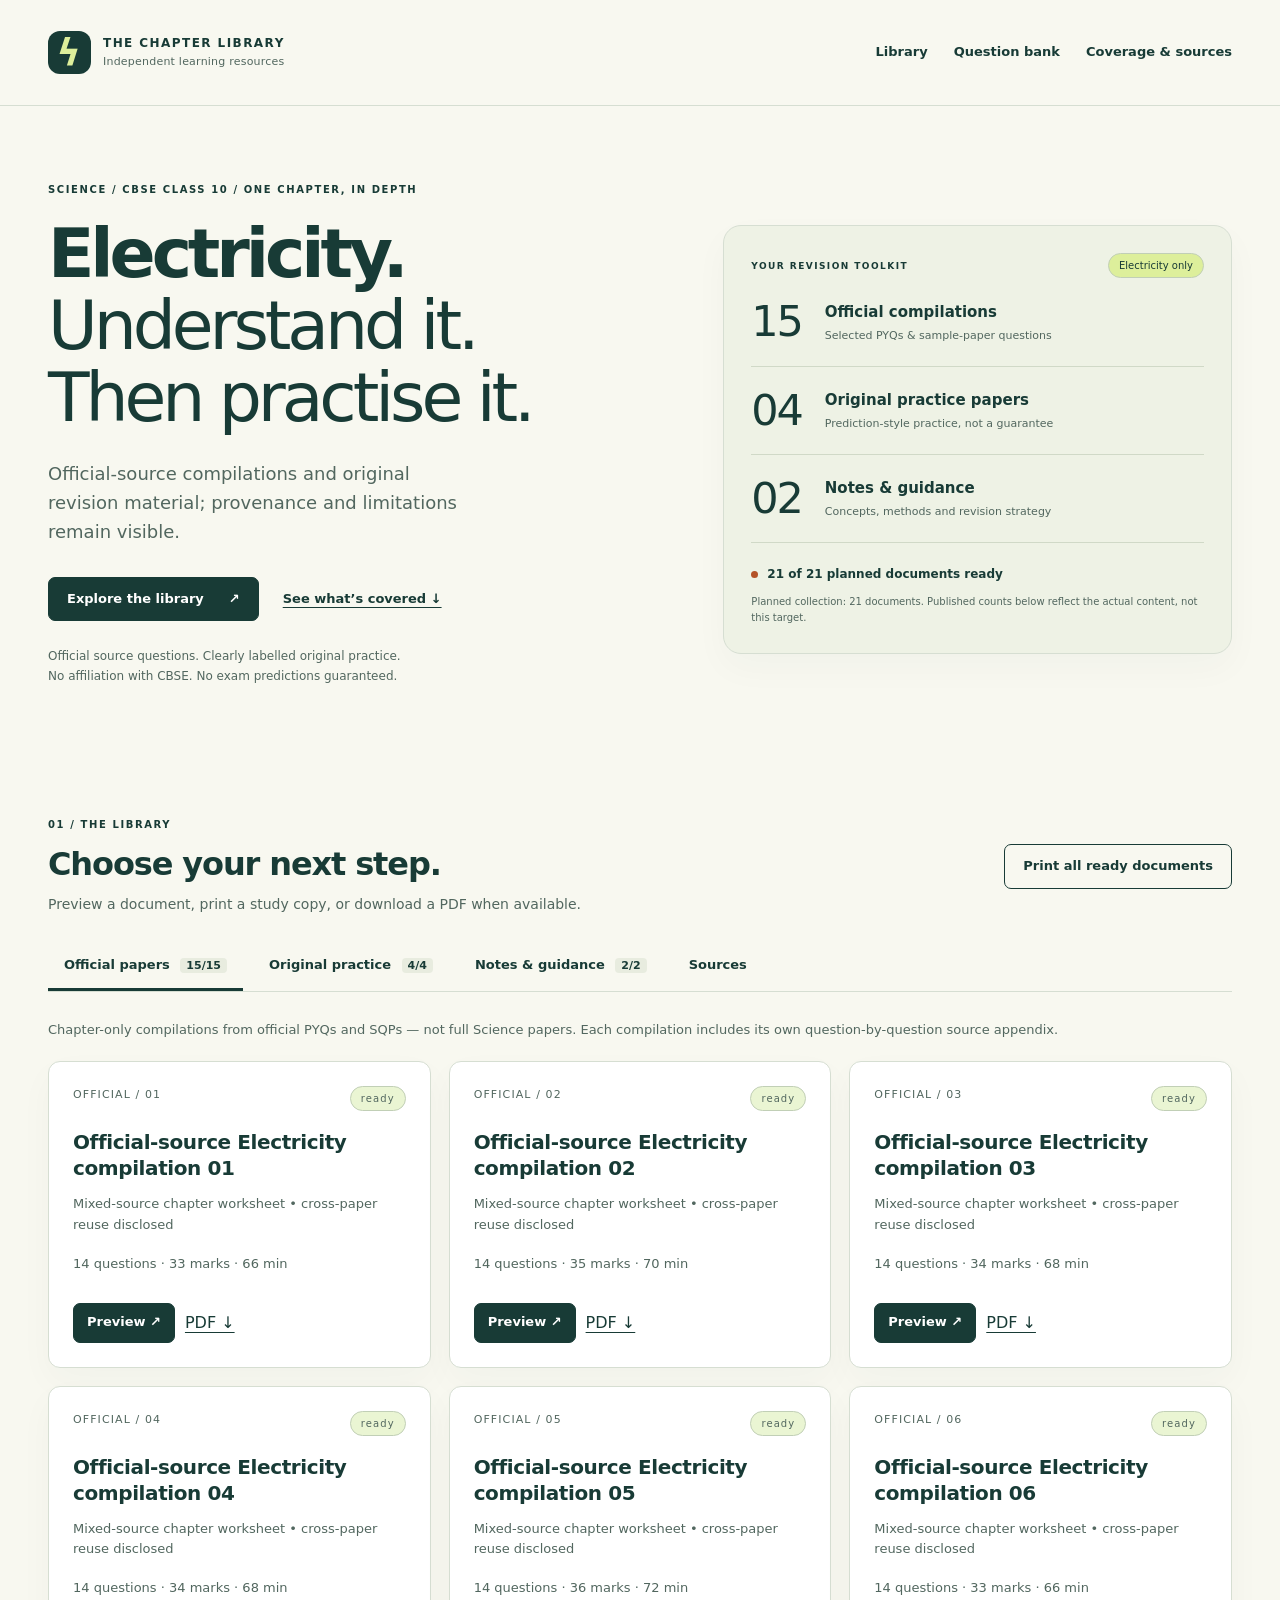
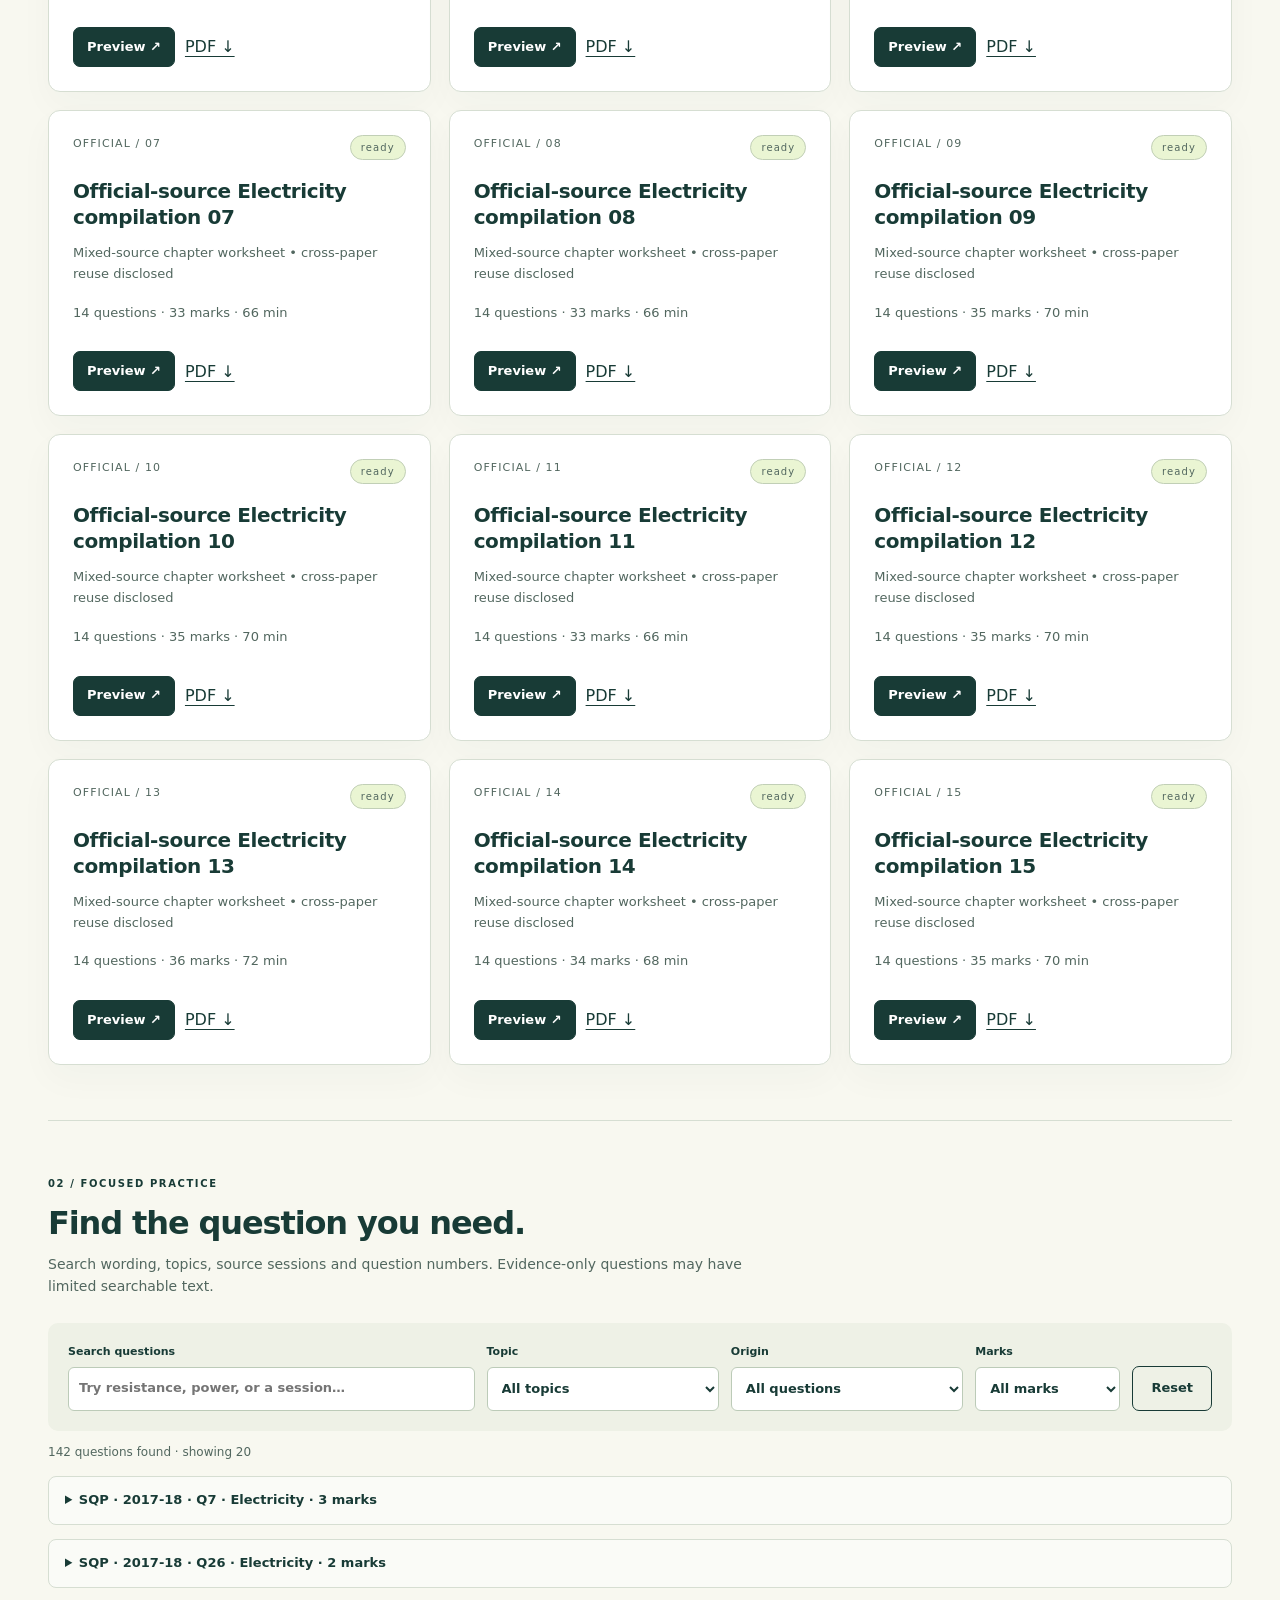
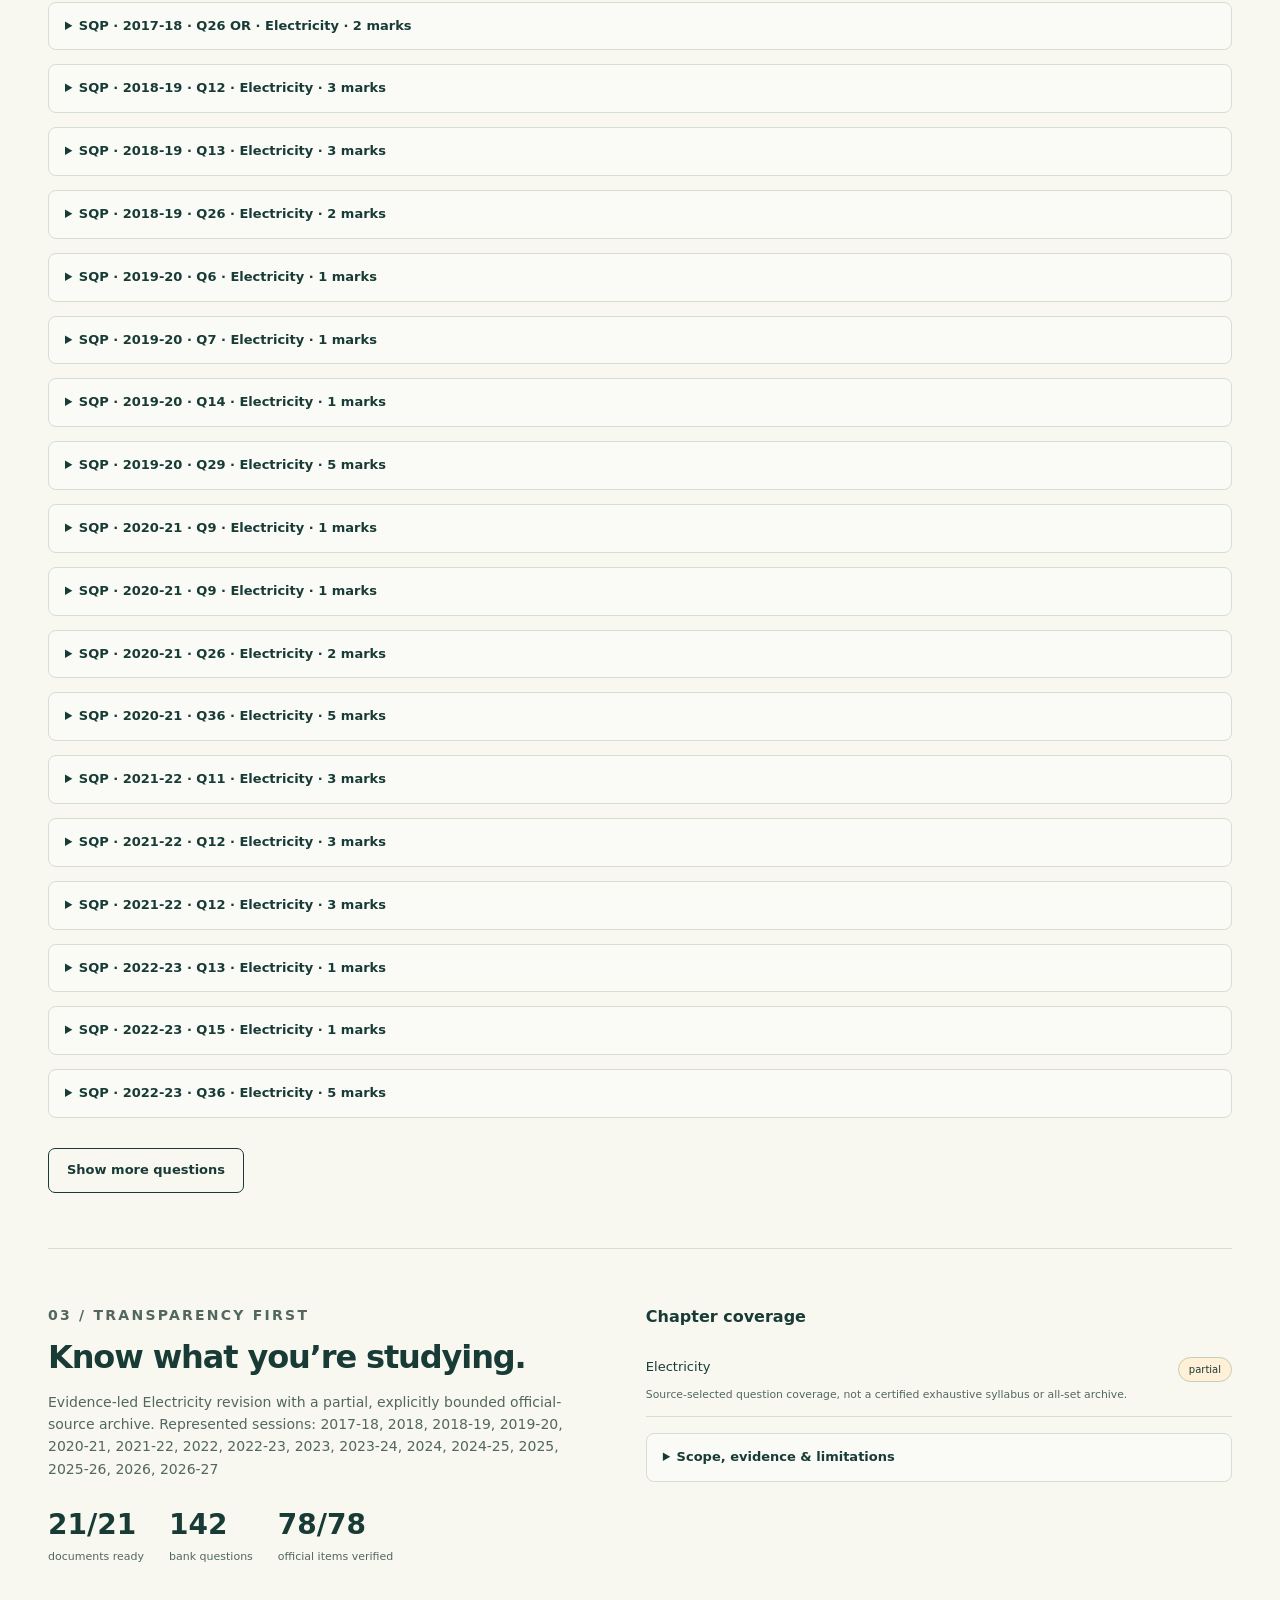
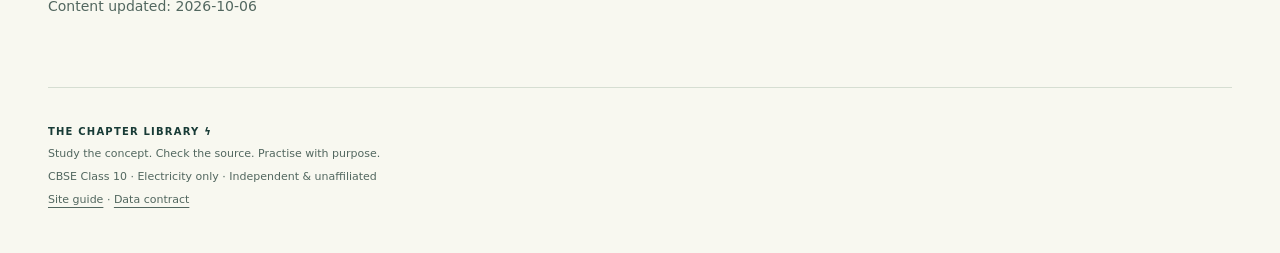
==== site/index.html @ 9344cc69 "Publish verified Electricity library: 21 PDFs, source evidence and practice" ====
<!doctype html>
<html lang="en">
<head>
  <meta charset="utf-8">
  <meta name="viewport" content="width=device-width,initial-scale=1">
  <meta name="description" content="Independent, evidence-led CBSE Class 10 Electricity revision: official question compilations, original practice and detailed notes.">
  <meta name="theme-color" content="#153d37">
  <title>Electricity · Class 10 study library</title>
  <link rel="icon" href="favicon.svg" type="image/svg+xml">
  <link rel="stylesheet" href="styles.css">
  <script type="module" src="app.js"></script>
</head>
<body>
<a class="skip" href="#main">Skip to content</a>
<header class="site-header"><a class="brand" href="#library"><span class="brand-icon" aria-hidden="true">ϟ</span><span>THE CHAPTER LIBRARY<small>Independent learning resources</small></span></a><nav aria-label="Main"><a href="#library">Library</a><a href="#bank">Question bank</a><a href="#coverage">Coverage & sources</a></nav></header>
<main id="main">
<section class="hero" aria-labelledby="hero-title"><div><p class="eyebrow">SCIENCE / CBSE CLASS 10 / ONE CHAPTER, IN DEPTH</p><h1 id="hero-title">Electricity.<br><span>Understand it.<br>Then practise it.</span></h1><p class="hero-intro" id="intro">Evidence-led revision, one chapter at a time.</p><div class="hero-actions"><a class="button primary" href="#library">Explore the library <span aria-hidden="true">↗</span></a><a class="text-link" href="#coverage">See what’s covered ↓</a></div><p class="hero-foot">Official source questions. Clearly labelled original practice.<br>No affiliation with CBSE. No exam predictions guaranteed.</p></div><aside class="study-map" aria-label="Planned study collection"><div class="map-top"><span class="eyebrow">YOUR REVISION TOOLKIT</span><span class="pill">Electricity only</span></div><div class="target-row"><strong>15</strong><div>Official compilations<small>Selected PYQs & sample-paper questions</small></div></div><div class="target-row"><strong>04</strong><div>Original practice papers<small>Prediction-style practice, not a guarantee</small></div></div><div class="target-row"><strong>02</strong><div>Notes & guidance<small>Concepts, methods and revision strategy</small></div></div><div class="map-bottom"><span class="status-dot" aria-hidden="true"></span><span id="inventory-summary">Loading publication status…</span></div><p class="small">Planned collection: 21 documents. Published counts below reflect the actual content, not this target.</p></aside></section>
<div id="load-status" role="status" class="notice">Loading the study library…</div>
<section id="library" class="section" aria-labelledby="library-title"><div class="section-heading"><div><p class="eyebrow">01 / THE LIBRARY</p><h2 id="library-title">Choose your next step.</h2><p>Preview a document, print a study copy, or download a PDF when available.</p></div><button id="print-all" class="button secondary" disabled>Print all ready documents</button></div><div class="tabs" role="tablist" aria-label="Library categories"><button role="tab" id="tab-official" aria-selected="true" aria-controls="library-panel" data-kind="official">Official papers <span id="count-official">0</span></button><button role="tab" id="tab-practice" aria-selected="false" aria-controls="library-panel" tabindex="-1" data-kind="practice">Original practice <span id="count-practice">0</span></button><button role="tab" id="tab-notes" aria-selected="false" aria-controls="library-panel" tabindex="-1" data-kind="notes">Notes & guidance <span id="count-notes">0</span></button><button role="tab" id="tab-sources" aria-selected="false" aria-controls="library-panel" tabindex="-1" data-kind="sources">Sources</button></div><div role="tabpanel" id="library-panel" aria-labelledby="tab-official" tabindex="0"></div></section>
<section id="reader" class="section reader" aria-labelledby="reader-title" hidden><div class="section-heading"><div><p class="eyebrow">DOCUMENT PREVIEW</p><h2 id="reader-title" tabindex="-1">Document</h2></div><button id="close-reader" class="button secondary">Close preview</button></div><div id="reader-actions" class="reader-actions"></div><div id="reader-body"></div></section>
<section id="bank" class="section bank" aria-labelledby="bank-title"><div class="section-heading"><div><p class="eyebrow">02 / FOCUSED PRACTICE</p><h2 id="bank-title">Find the question you need.</h2><p>Search wording, topics, source sessions and question numbers. Evidence-only questions may have limited searchable text.</p></div></div><form class="filters" id="search-form" role="search"><label class="search-field">Search questions<input id="search" type="search" placeholder="Try resistance, power, or a session…" autocomplete="off"></label><label>Topic<select id="topic"><option value="">All topics</option></select></label><label>Origin<select id="origin"><option value="">All questions</option><option value="official">Official PYQ / SQP</option><option value="original">Original practice</option></select></label><label>Marks<select id="marks"><option value="">All marks</option></select></label><button class="button secondary" type="reset">Reset</button></form><p id="results-status" role="status" aria-live="polite" class="small"></p><div id="question-results"></div><button id="more-results" class="button secondary" hidden>Show more questions</button></section>
<section id="coverage" class="section coverage" aria-labelledby="coverage-title"><div><p class="eyebrow">03 / TRANSPARENCY FIRST</p><h2 id="coverage-title">Know what you’re studying.</h2><p id="coverage-summary"></p><div id="coverage-counts" class="coverage-counts"></div><p id="updated" class="small"></p></div><div><h3>Chapter coverage</h3><ul id="topic-coverage" class="coverage-list"></ul><details><summary>Scope, evidence & limitations</summary><ul id="limitations"></ul><p>This is an independent study resource, not an official CBSE publication or a complete archive. Official compilations select Electricity questions from source papers; they are not full Science papers. Original practice is not an assurance of future exam questions.</p><p>Source images preserve original diagrams and mathematical typography. Any transcription is supplementary. Verification labels describe editorial checks, not CBSE endorsement.</p></details></div></section>
</main>
<footer><span class="brand-word">THE CHAPTER LIBRARY <span aria-hidden="true">ϟ</span></span><p>Study the concept. Check the source. Practise with purpose.</p><p>CBSE Class 10 · Electricity only · Independent & unaffiliated</p><a href="README.md">Site guide</a> · <a href="CONTRACT.md">Data contract</a></footer>
<div id="print-output" aria-hidden="true"></div>
<noscript><div class="notice">JavaScript is required to load the document library and search. Read the <a href="data/content.json">content data</a> or enable JavaScript. No external runtime services are used.</div></noscript>
</body></html>
---- site/styles.css ----
:root{--ink:#183b36;--muted:#52675f;--paper:#f8f8f0;--white:#fff;--line:#d6ded2;--lime:#ddef9b;--orange:#b45228;--shadow:0 14px 35px #183b3608;font-family:Inter,ui-sans-serif,system-ui,-apple-system,BlinkMacSystemFont,"Segoe UI",sans-serif;color:var(--ink);background:var(--paper);line-height:1.6;font-synthesis:none}*{box-sizing:border-box}html{scroll-behavior:smooth;scroll-padding-top:28px}body{margin:0}button,input,select{font:inherit}button,a,input,select,summary{-webkit-tap-highlight-color:transparent}a{color:inherit;text-underline-offset:4px}button{cursor:pointer}button:disabled{cursor:not-allowed;opacity:.55}button:focus-visible,a:focus-visible,input:focus-visible,select:focus-visible,summary:focus-visible,[tabindex]:focus-visible{outline:3px solid #b45228;outline-offset:4px}button{color:var(--ink)}[hidden]{display:none!important}.site-header,main,footer{max-width:1280px;margin:auto;padding-inline:48px}.site-header{height:106px;display:flex;align-items:center;justify-content:space-between;border-bottom:1px solid var(--line);gap:30px}.brand{display:flex;align-items:center;gap:12px;text-decoration:none;font-size:12px;font-weight:800;letter-spacing:.12em}.brand-icon{background:var(--ink);color:var(--lime);border-radius:12px;width:43px;height:43px;text-align:center;font-size:37px;line-height:43px}.brand small{display:block;font-weight:400;font-size:11px;letter-spacing:.02em;color:var(--muted)}nav{display:flex;gap:26px;font-size:13px;font-weight:600}nav a{text-decoration:none}nav a:hover{text-decoration:underline}.hero{display:grid;grid-template-columns:1.2fr 1fr;gap:65px;padding:76px 0 64px;align-items:center}.eyebrow{font-size:10px;letter-spacing:.16em;font-weight:800;margin:0 0 20px}.hero h1{font-size:clamp(42px,5.4vw,68px);line-height:1.06;letter-spacing:-.06em;margin:0 0 26px;font-weight:780}.hero h1 span{font-weight:420}.hero-intro{font-size:18px;max-width:430px;color:var(--muted)}.hero-actions{display:flex;align-items:center;gap:24px;flex-wrap:wrap;margin:30px 0 26px}.button{border:1px solid var(--ink);border-radius:7px;min-height:44px;display:inline-flex;gap:25px;align-items:center;justify-content:center;padding:11px 18px;font-size:13px;text-decoration:none;font-weight:650;transition:background .15s,transform .15s}.button:hover:not(:disabled){transform:translateY(-1px)}.primary{background:var(--ink);color:white}.primary:hover{background:#28574c}.secondary{background:transparent}.secondary:hover{background:#e9efde}.text-link{font-size:13px;font-weight:600}.hero-foot,.small{font-size:12px;color:var(--muted)}.study-map{border:1px solid var(--line);border-radius:18px;background:#eef2e5;padding:27px;box-shadow:var(--shadow)}.map-top{display:flex;gap:10px;align-items:center;justify-content:space-between}.map-top .eyebrow{margin:0;font-size:9px}.pill,.badge{font-size:10px;border-radius:30px;padding:4px 10px;border:1px solid #c1cfb6;display:inline-block;line-height:1.5}.pill{background:var(--lime);white-space:nowrap}.target-row{display:flex;gap:23px;border-bottom:1px solid #d0d9c7;padding:20px 0;align-items:center}.target-row strong{font-size:43px;line-height:1.1;font-weight:450;letter-spacing:-.05em}.target-row div{font-weight:650;font-size:15px}.target-row small{display:block;color:var(--muted);font-size:11px;font-weight:400;margin-top:3px}.map-bottom{display:flex;align-items:center;gap:9px;font-size:12px;font-weight:650;margin-top:22px}.status-dot{width:7px;height:7px;border-radius:50%;background:var(--orange)}.study-map>.small{font-size:10px;margin-bottom:0}.notice{background:#f0efdc;border:1px solid #d7d6b5;border-radius:8px;padding:14px 18px;font-size:13px}.notice.error{color:#842d23;background:#fff0e9}.section{padding:55px 0;border-bottom:1px solid var(--line)}.section-heading{display:flex;align-items:center;justify-content:space-between;gap:24px;margin-bottom:26px}.section .eyebrow{margin-bottom:12px}.section h2{font-size:32px;letter-spacing:-.035em;font-weight:600;margin:0 0 10px;line-height:1.2}.section-heading p:not(.eyebrow){color:var(--muted);font-size:14px;margin:0;max-width:720px}.tabs{display:flex;gap:10px;border-bottom:1px solid var(--line);margin-bottom:28px;overflow-x:auto}.tabs button{border:0;background:none;white-space:nowrap;font-size:13px;font-weight:650;padding:13px 16px;border-bottom:3px solid transparent}.tabs button[aria-selected=true]{border-bottom-color:var(--ink)}.tabs span{margin-left:6px;padding:1px 6px;border-radius:4px;background:#e8ecdf;font-size:11px}.cards{display:grid;grid-template-columns:repeat(3,1fr);gap:18px}.card{background:white;border:1px solid var(--line);border-radius:12px;padding:24px;display:flex;flex-direction:column;box-shadow:var(--shadow);min-width:0}.card .card-number{font-size:11px;letter-spacing:.1em;color:var(--muted);margin-bottom:18px;display:flex;justify-content:space-between;gap:10px}.card h3{font-size:20px;line-height:1.3;margin:0 0 8px;letter-spacing:-.02em}.card p{font-size:13px;color:var(--muted);margin-top:5px}.card .card-actions{margin-top:auto;padding-top:15px;display:flex;flex-wrap:wrap;align-items:center;gap:10px}.card .button{padding:8px 13px;min-height:40px}.badge.ready,.badge.covered{background:#eaf5d3}.badge.draft,.badge.partial{background:#fff0d7}.empty{border:1px dashed #b8c8b5;background:#f0f3e8;border-radius:12px;padding:40px;max-width:100%;text-align:center}.empty .empty-symbol{font-size:28px;color:#738364}.empty h3{font-size:19px;margin:10px 0}.empty p{max-width:610px;margin:0 auto 10px;color:var(--muted);font-size:14px}.reader{border:1px solid #b7c9b0;padding:30px;margin-top:36px;border-radius:12px;background:#fff}.reader-actions{display:flex;gap:16px;align-items:center;flex-wrap:wrap;margin:0 0 25px}.reader-actions label{font-size:13px}.doc-header{padding-bottom:24px;border-bottom:1px solid var(--line);margin-bottom:24px}.doc-header h2{margin-top:12px}.doc-label{font-size:12px;font-weight:700;text-transform:uppercase;letter-spacing:.08em}.doc-section{margin:26px 0}.doc-section h3{font-size:21px;margin-bottom:12px}.prose{white-space:pre-wrap;overflow-wrap:anywhere}.question{padding:24px 0;border-bottom:1px solid var(--line)}.question-top{display:flex;gap:10px;align-items:center;flex-wrap:wrap;font-size:12px;color:var(--muted);margin-bottom:12px}.question h3{margin:0;font-size:16px;color:var(--ink)}.question p{margin:10px 0}.evidence{margin:20px 0}.evidence img{display:block;max-width:100%;height:auto;border:1px solid #ddd;border-radius:4px;background:white}.evidence figcaption{font-size:11px;color:var(--muted);margin-top:6px;overflow-wrap:anywhere}.missing-image{border:1px dashed #b45228;padding:15px;color:#842d23;font-size:13px}details{border:1px solid var(--line);border-radius:8px;margin:14px 0;background:#fafbf7;padding:0 16px}summary{cursor:pointer;padding:13px 0;font-size:13px;font-weight:650}details[open]{padding-bottom:15px}details>p,details>ul{font-size:13px}details .question{border:0;padding:0}.source-entry{padding:18px 0;border-bottom:1px solid var(--line);font-size:13px;overflow-wrap:anywhere}.source-entry h4{font-size:14px;margin:0 0 8px}.source-grid{display:grid;grid-template-columns:repeat(3,minmax(0,1fr));gap:12px;margin:12px 0}.source-grid dt{font-size:10px;text-transform:uppercase;letter-spacing:.06em;color:var(--muted)}.source-grid dd{margin:0;font-size:12px}.source-links{display:flex;flex-wrap:wrap;gap:8px 20px}.warning{background:#fff2db;border-left:3px solid #b76c23;padding:10px 12px;font-size:12px}.filters{display:grid;grid-template-columns:2.1fr 1.2fr 1.2fr .75fr auto;align-items:end;gap:12px;padding:20px;background:#eef1e6;border-radius:10px}.filters label{font-size:11px;font-weight:700;min-width:0}.filters input,.filters select{display:block;width:100%;border:1px solid #bccbb8;background:white;border-radius:6px;padding:10px;font-size:13px;min-height:44px;margin-top:6px;color:var(--ink)}.coverage{display:grid;grid-template-columns:1fr 1.1fr;gap:65px}.coverage p{font-size:14px;color:var(--muted)}.coverage h3{font-size:16px;margin-top:0}.coverage-list{padding:0;list-style:none}.coverage-list li{padding:12px 0;border-bottom:1px solid var(--line);font-size:13px}.coverage-list .topic-line{display:flex;justify-content:space-between;gap:15px}.coverage-list small{display:block;color:var(--muted);margin-top:4px}.coverage-counts{display:flex;gap:25px;margin:28px 0}.coverage-counts strong{display:block;font-size:28px;line-height:1.2}.coverage-counts span{font-size:11px;color:var(--muted)}footer{padding-block:35px 45px;font-size:11px;color:var(--muted)}footer p{margin:5px 0}.brand-word{font-size:10px;font-weight:800;letter-spacing:.12em;color:var(--ink)}.skip{position:absolute;left:15px;top:-80px;background:white;padding:12px;z-index:10}.skip:focus{top:10px}#print-output{display:none}#more-results{margin-top:16px}.source-appendix{margin-top:34px}.category-note{font-size:13px;color:var(--muted);margin-bottom:20px}
@media(max-width:1000px){.site-header,main,footer{padding-inline:28px}.hero{gap:32px}.cards{grid-template-columns:repeat(2,1fr)}.filters{grid-template-columns:repeat(3,1fr)}.search-field{grid-column:span 2}.coverage{gap:32px}.map-top{flex-wrap:wrap}}
@media(max-width:700px){.site-header,main,footer{padding-inline:20px}.site-header{height:auto;min-height:100px;align-items:flex-start;flex-direction:column;padding-block:20px;gap:18px}nav{width:100%;justify-content:space-between;gap:12px;font-size:12px}.hero{grid-template-columns:1fr;padding-top:42px;gap:30px}.hero h1{font-size:52px}.hero-intro{font-size:16px}.hero-actions{gap:20px}.study-map{padding:22px}.map-top{flex-wrap:nowrap}.section{padding-block:38px}.section-heading{align-items:flex-start;flex-direction:column;gap:16px}.section h2{font-size:28px}.cards{grid-template-columns:1fr}.tabs{gap:0;margin-inline:-4px}.tabs button{padding-inline:12px}.coverage{grid-template-columns:1fr;gap:25px}.filters{grid-template-columns:1fr 1fr;padding:16px}.search-field{grid-column:1/-1}.filters .button{width:100%}.reader{padding:20px;margin-inline:-8px}.source-grid{grid-template-columns:repeat(2,minmax(0,1fr))}.empty{padding:28px 20px}.coverage-counts{gap:18px}.card{padding:22px}}
@media(prefers-reduced-motion:reduce){html{scroll-behavior:auto}*{transition:none!important}}
@media print{@page{size:A4;margin:15mm}body{background:white;color:#111;font-family:Arial,sans-serif;font-size:10pt;line-height:1.45}body>*:not(#print-output){display:none!important}#print-output{display:block!important}#print-output .print-document{break-before:page}#print-output .print-document:first-child{break-before:auto}#print-output h1{font-size:22pt;line-height:1.2}#print-output h2{font-size:17pt}#print-output h3{font-size:12pt}#print-output details{border:0;padding:0;background:white}#print-output summary{display:none}#print-output details>*:not(summary){display:block!important}#print-output .question,#print-output .source-entry{break-inside:auto}#print-output .question-top,#print-output h2,#print-output h3,#print-output h4{break-after:avoid}#print-output figure{break-inside:avoid}#print-output img{max-height:230mm;max-width:100%;width:auto;object-fit:contain}#print-output .source-links{display:block}#print-output a{overflow-wrap:anywhere;text-decoration:none}#print-output .source-links a::after{content:" (" attr(href) ")";font-size:8pt}#print-output .source-links a{display:block}#print-output .warning{background:none;border-color:#777}#print-output .doc-header{margin-bottom:15px}#print-output .question{padding:14px 0}#print-output .small{font-size:8pt}}
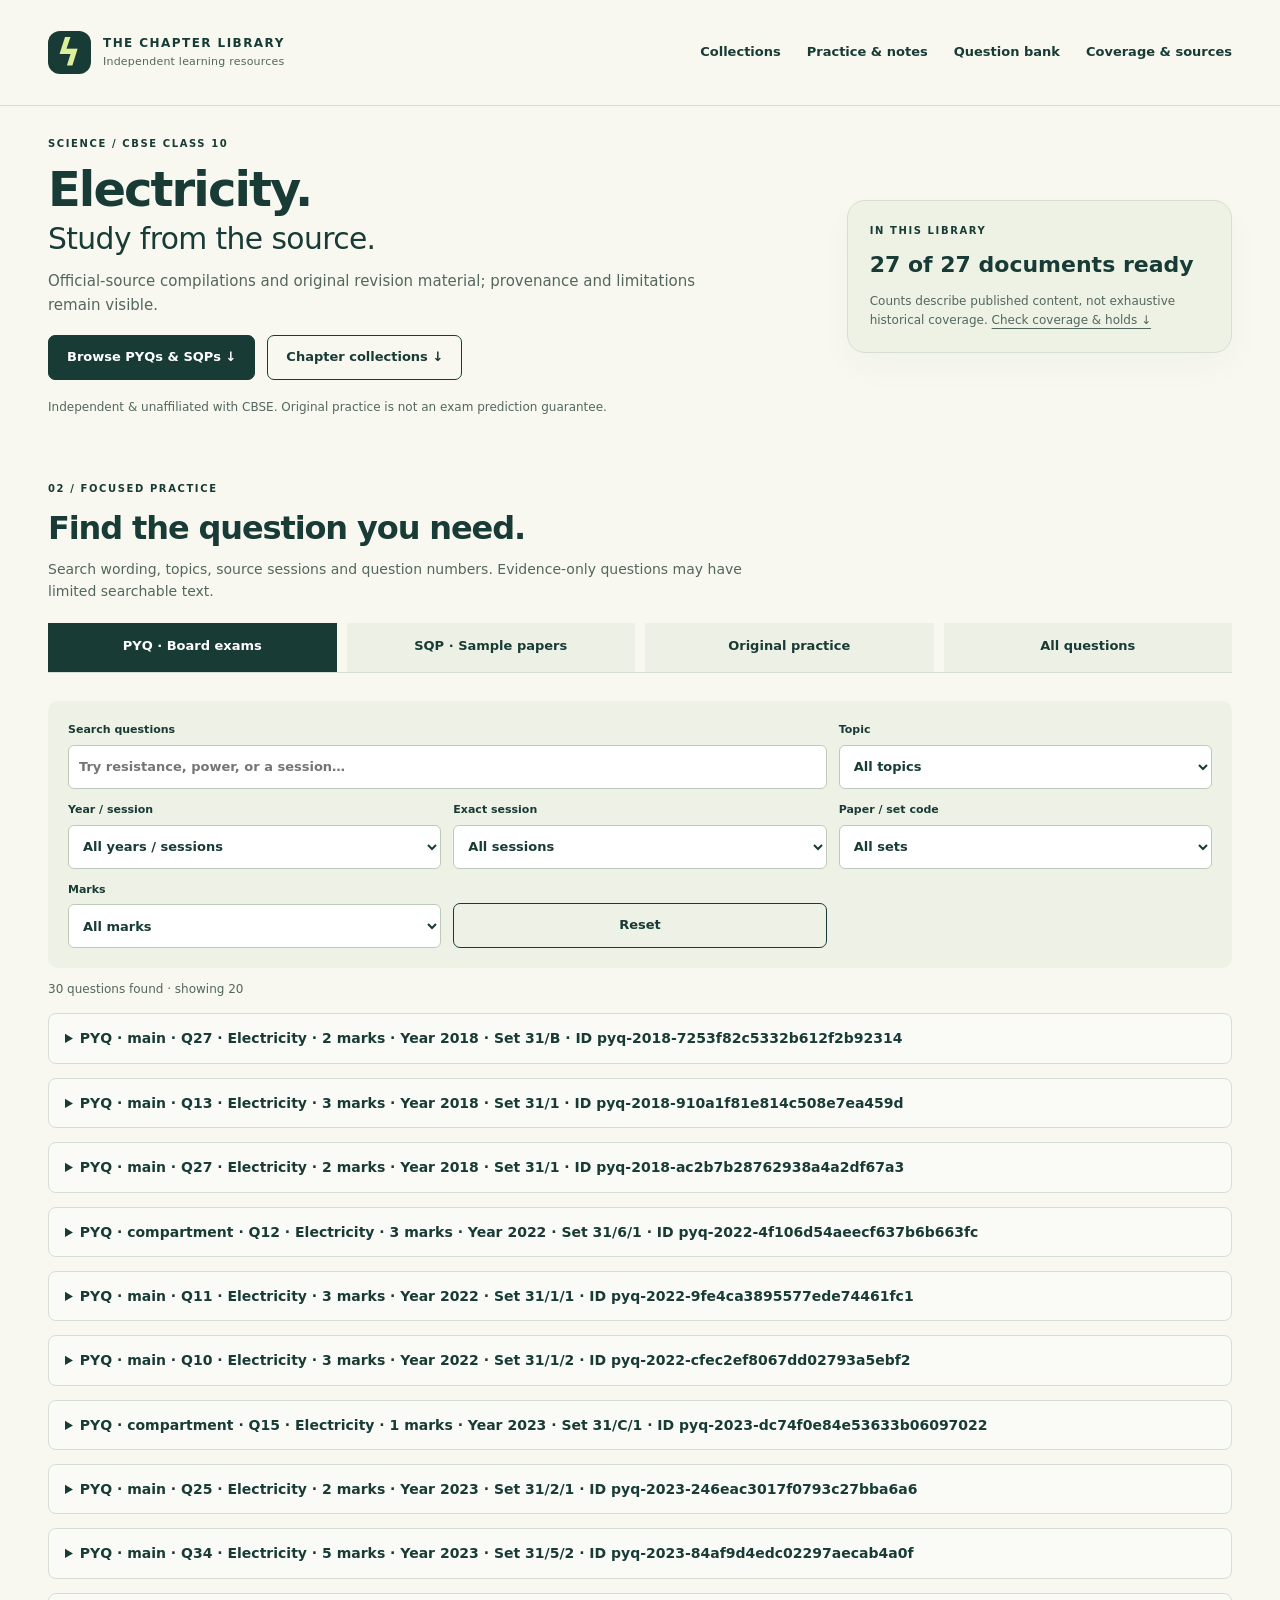
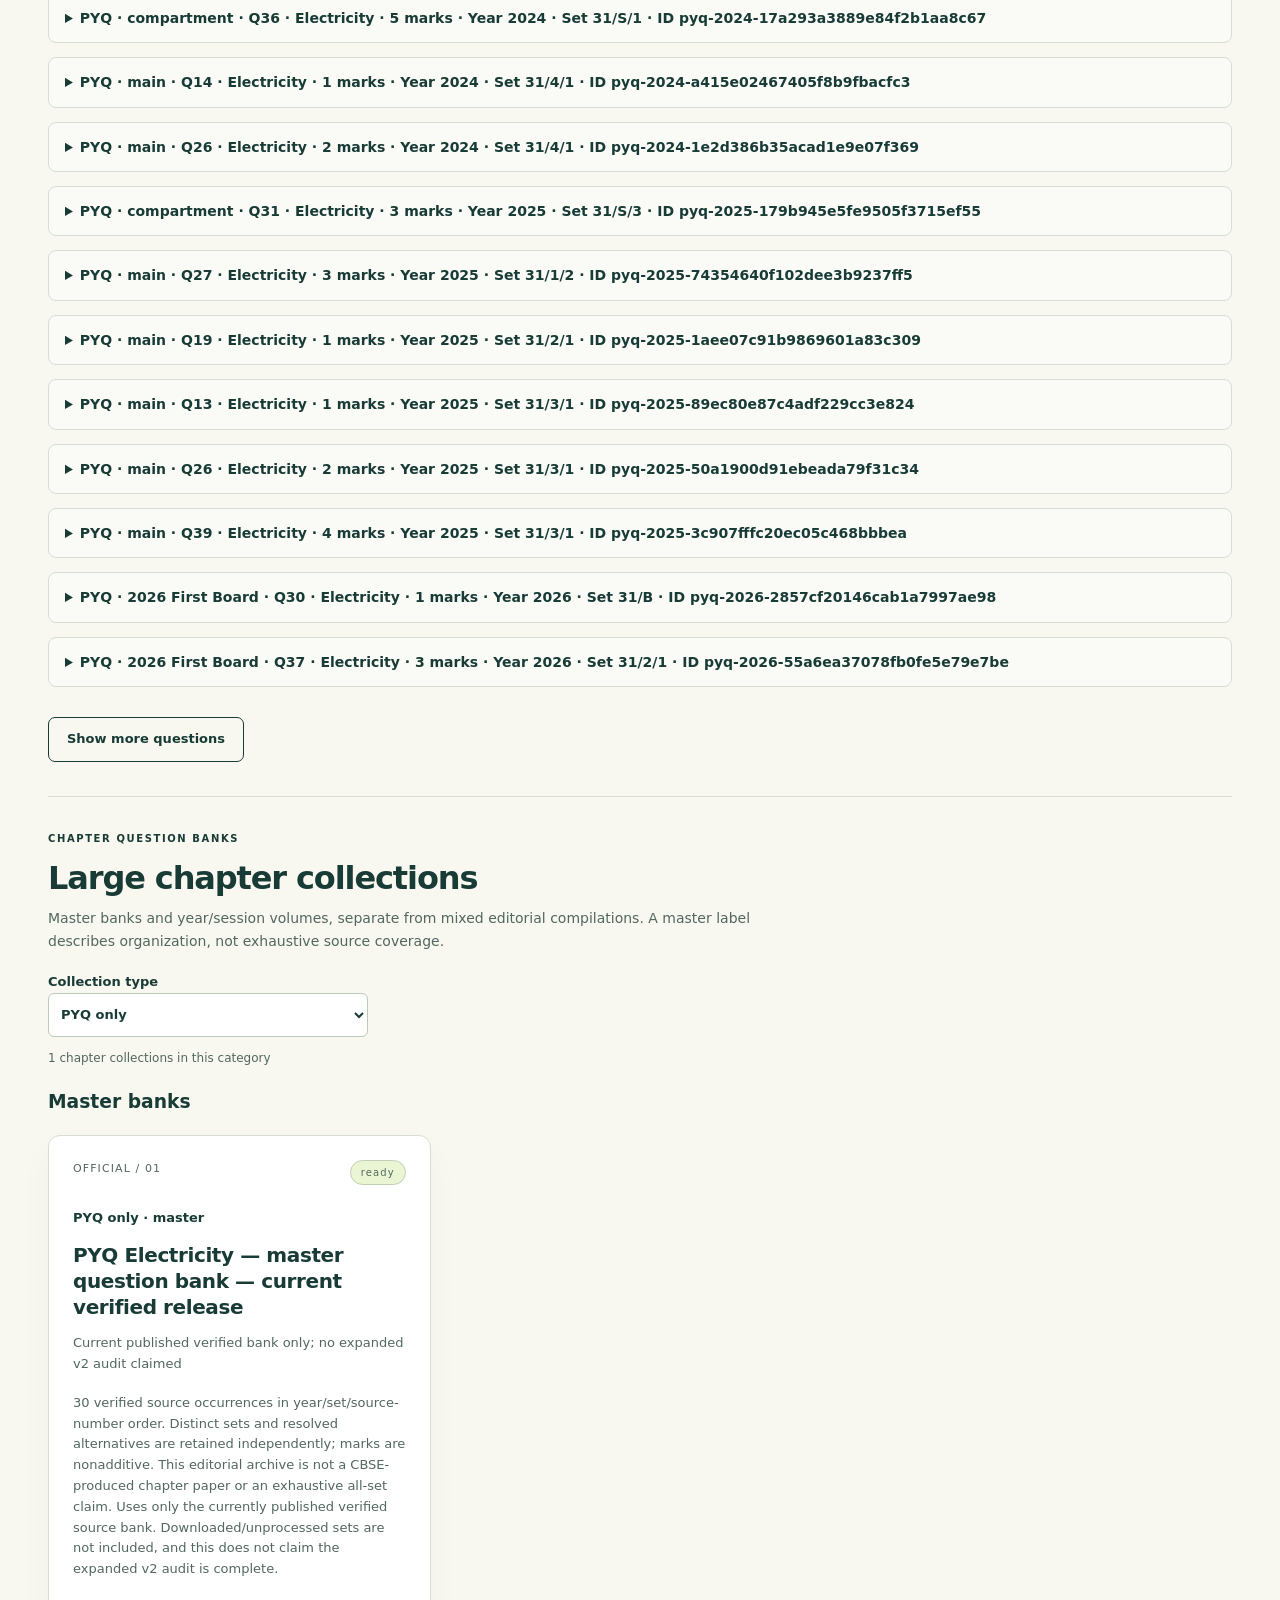
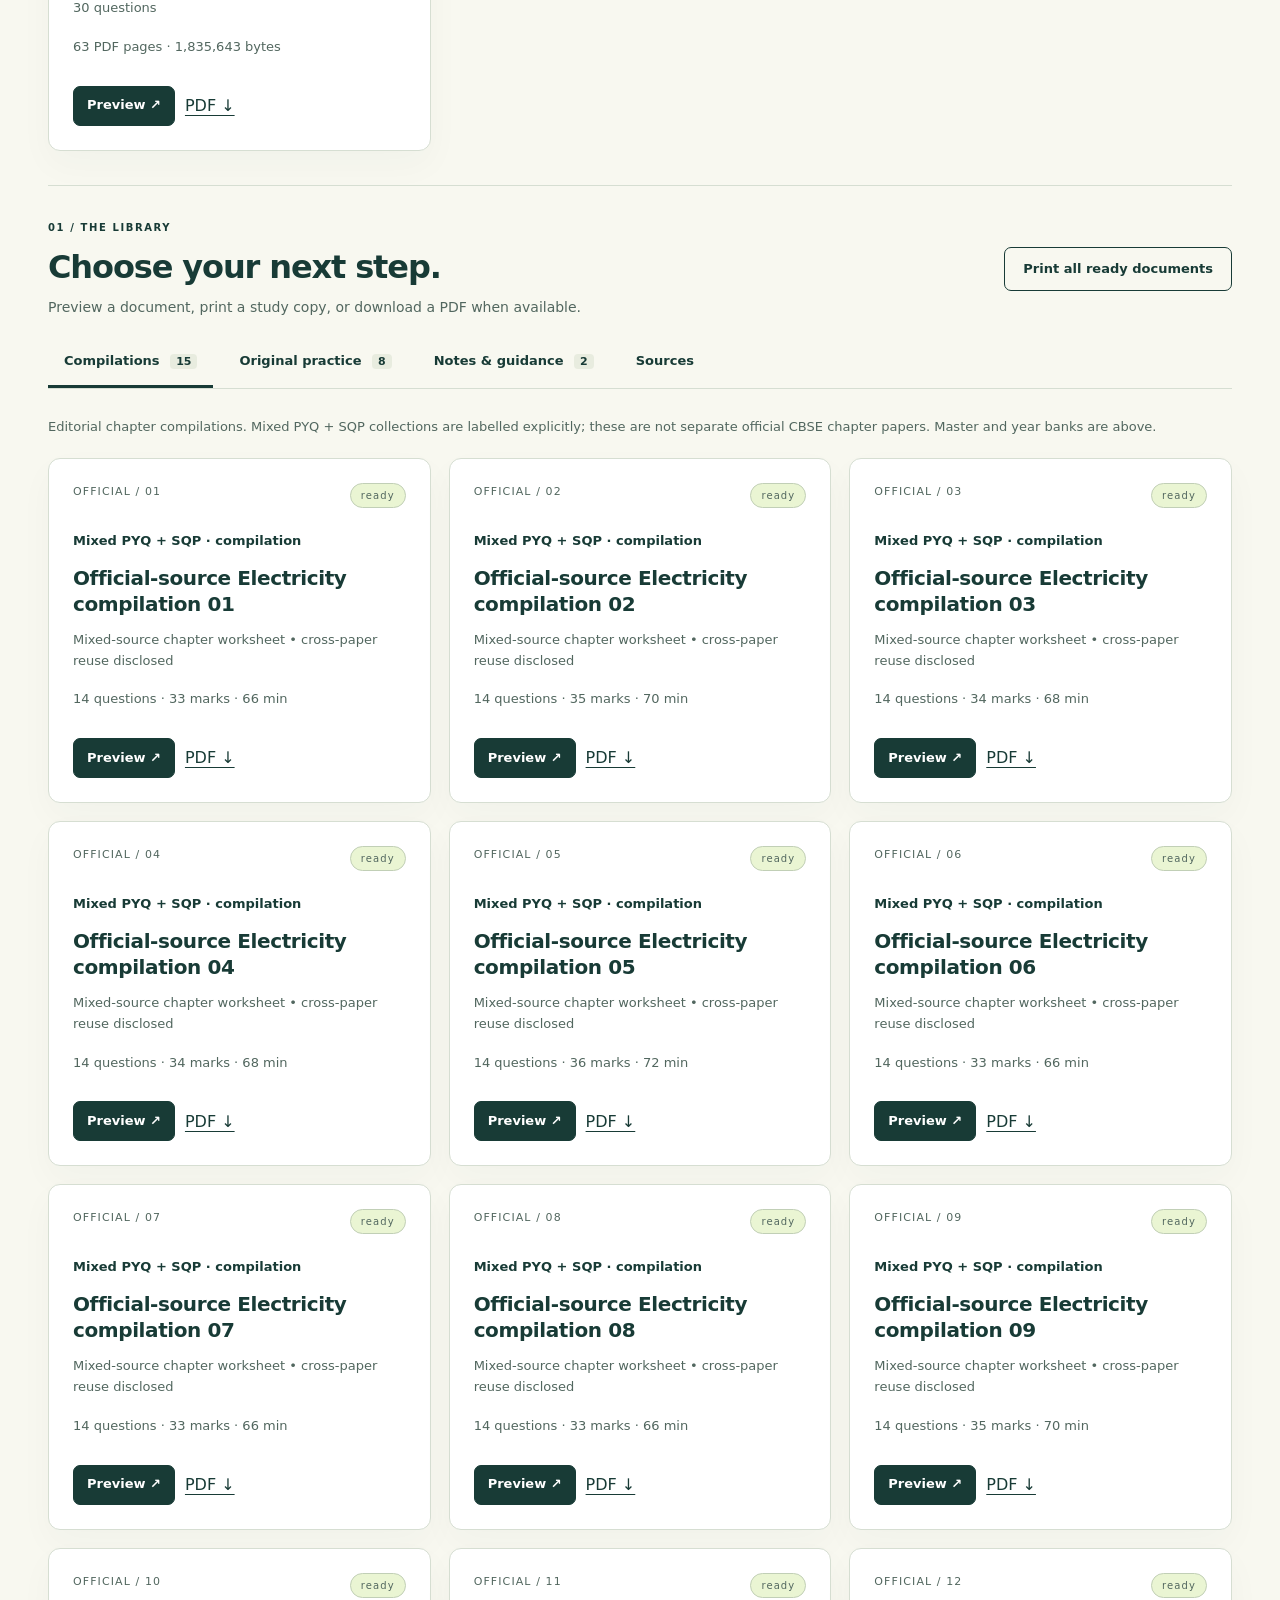
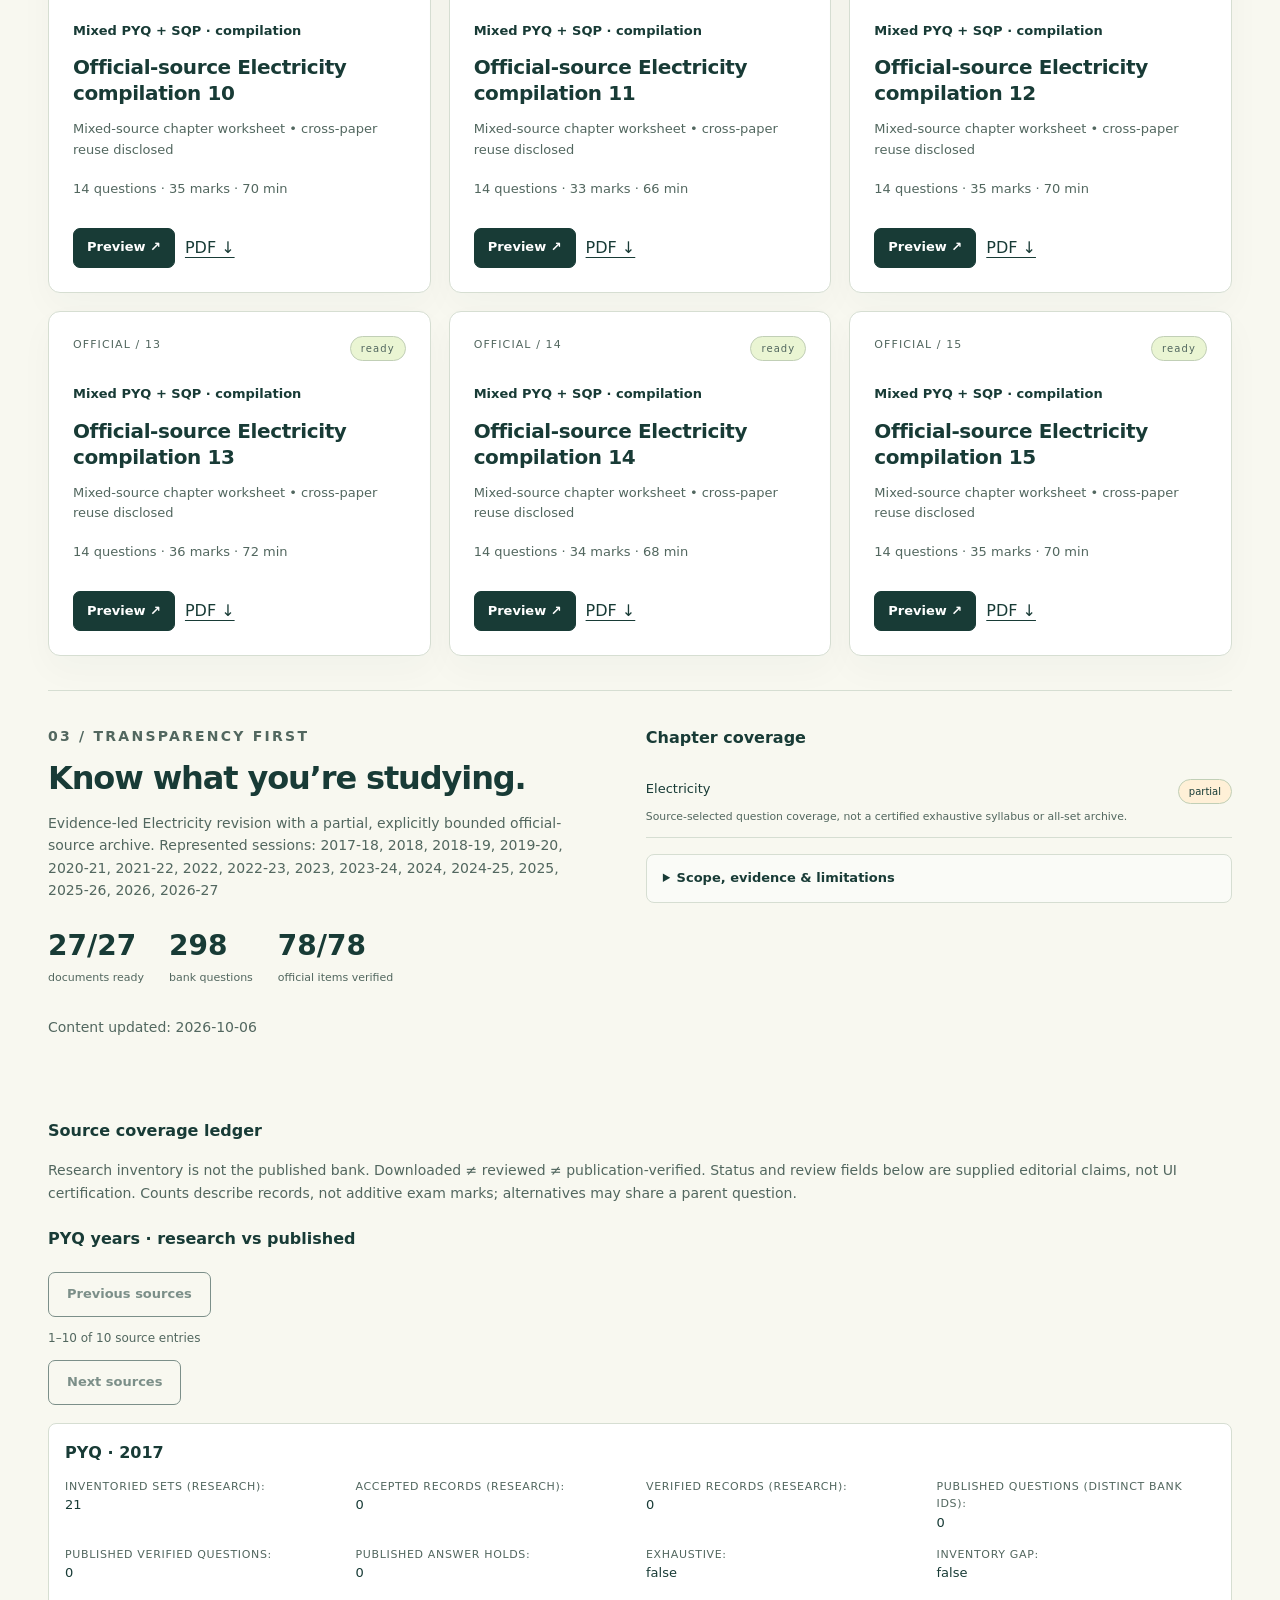
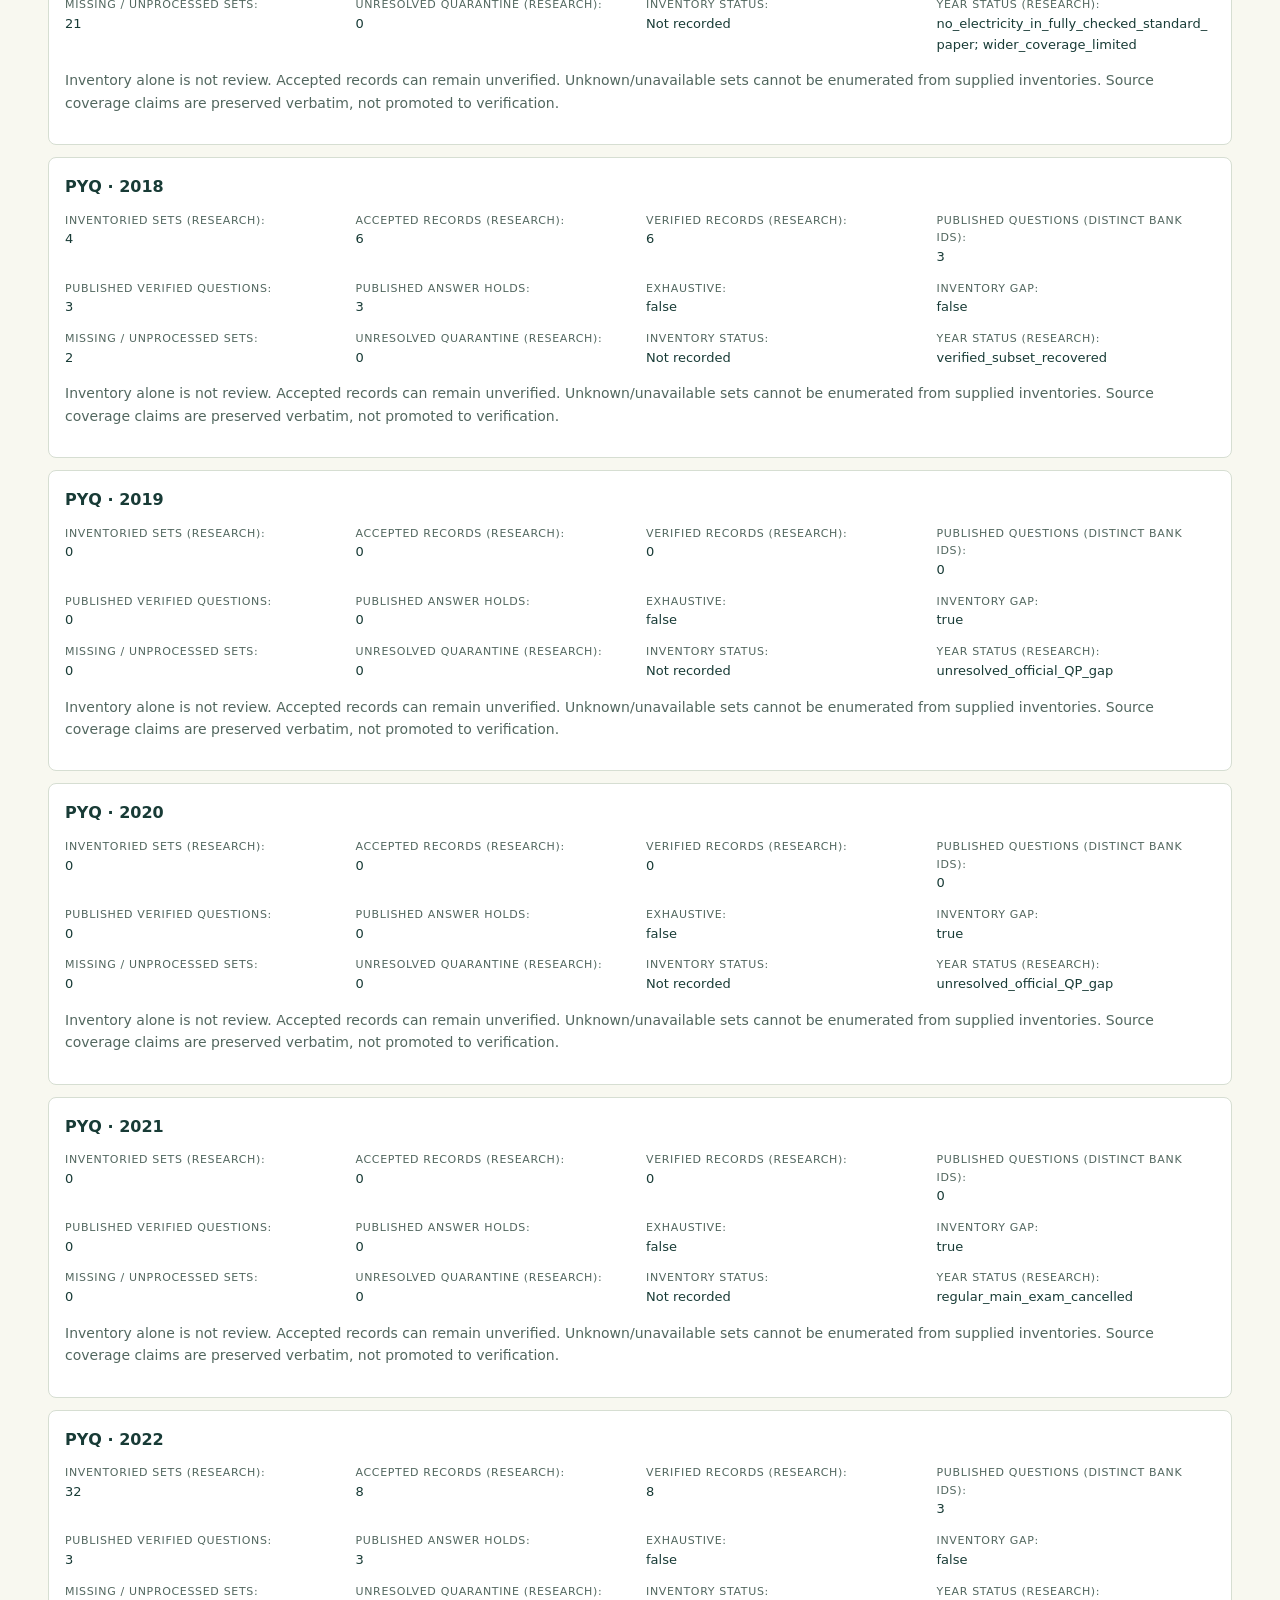
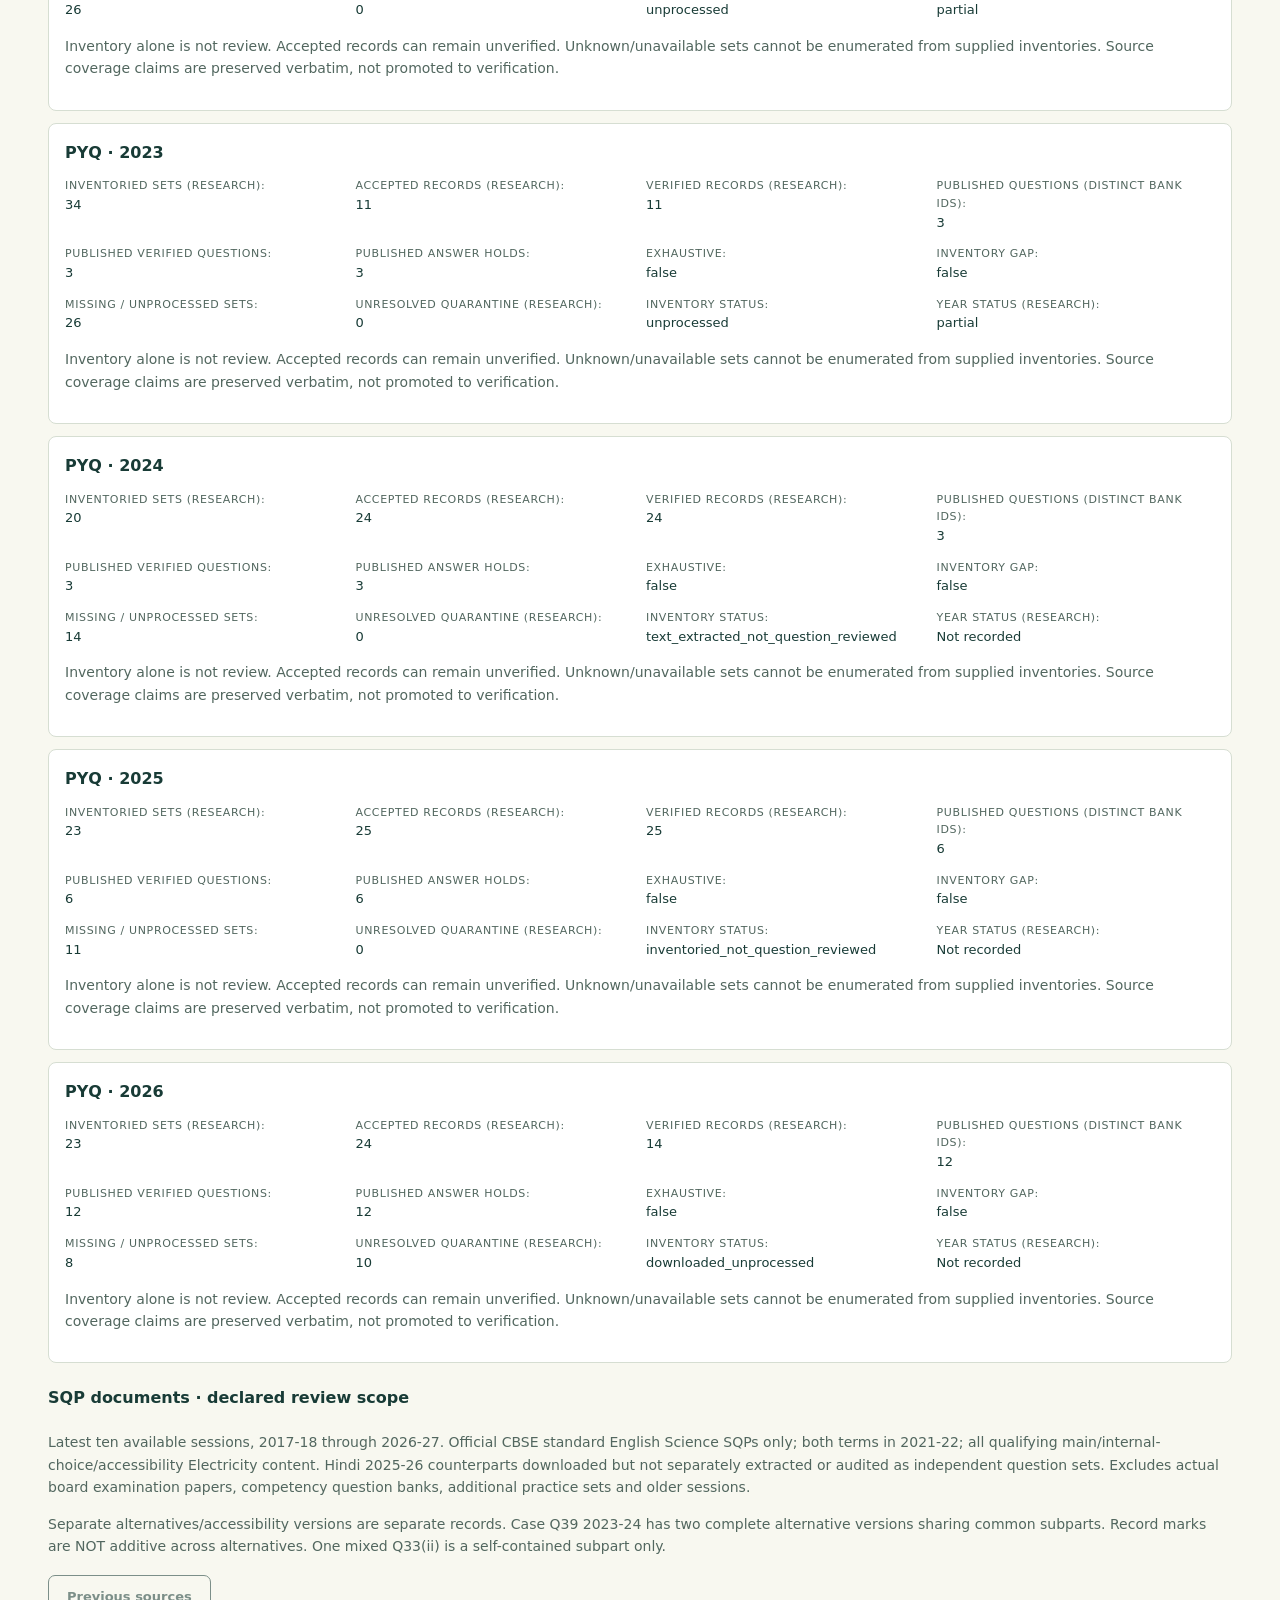
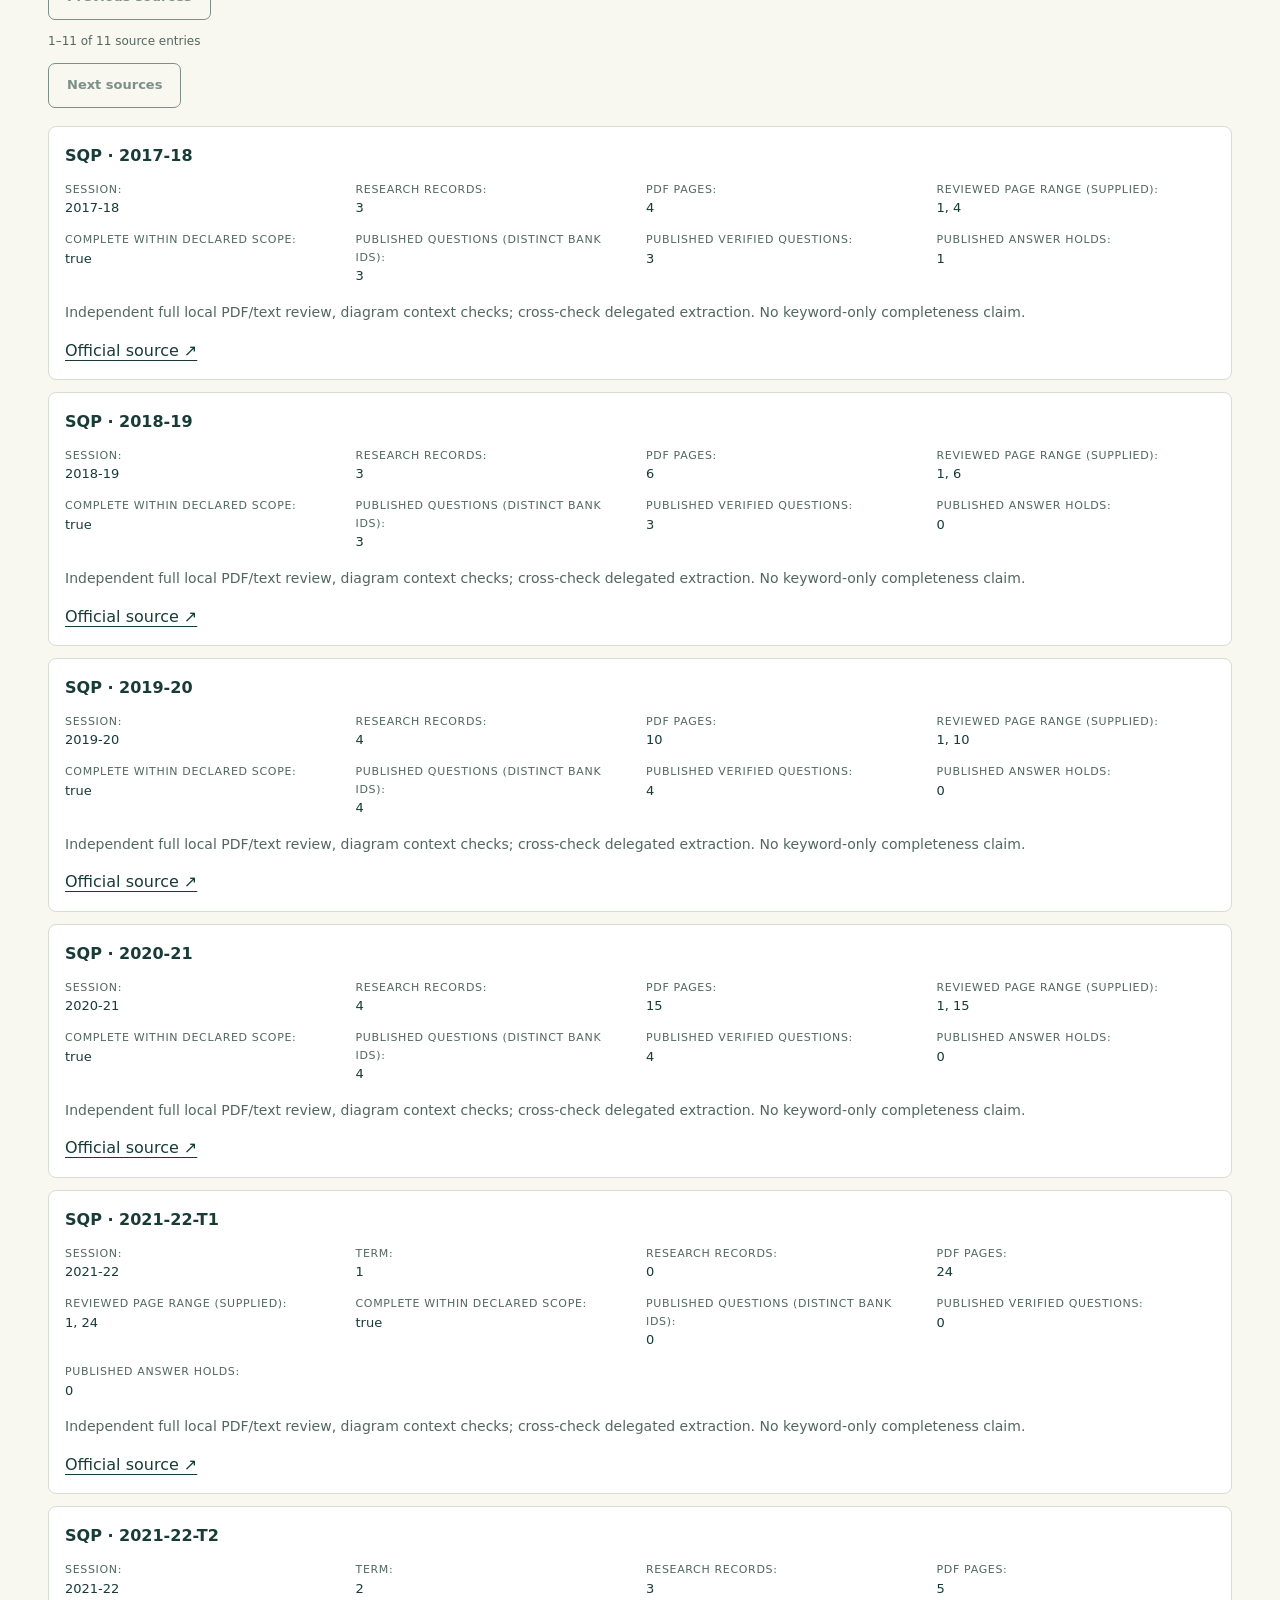
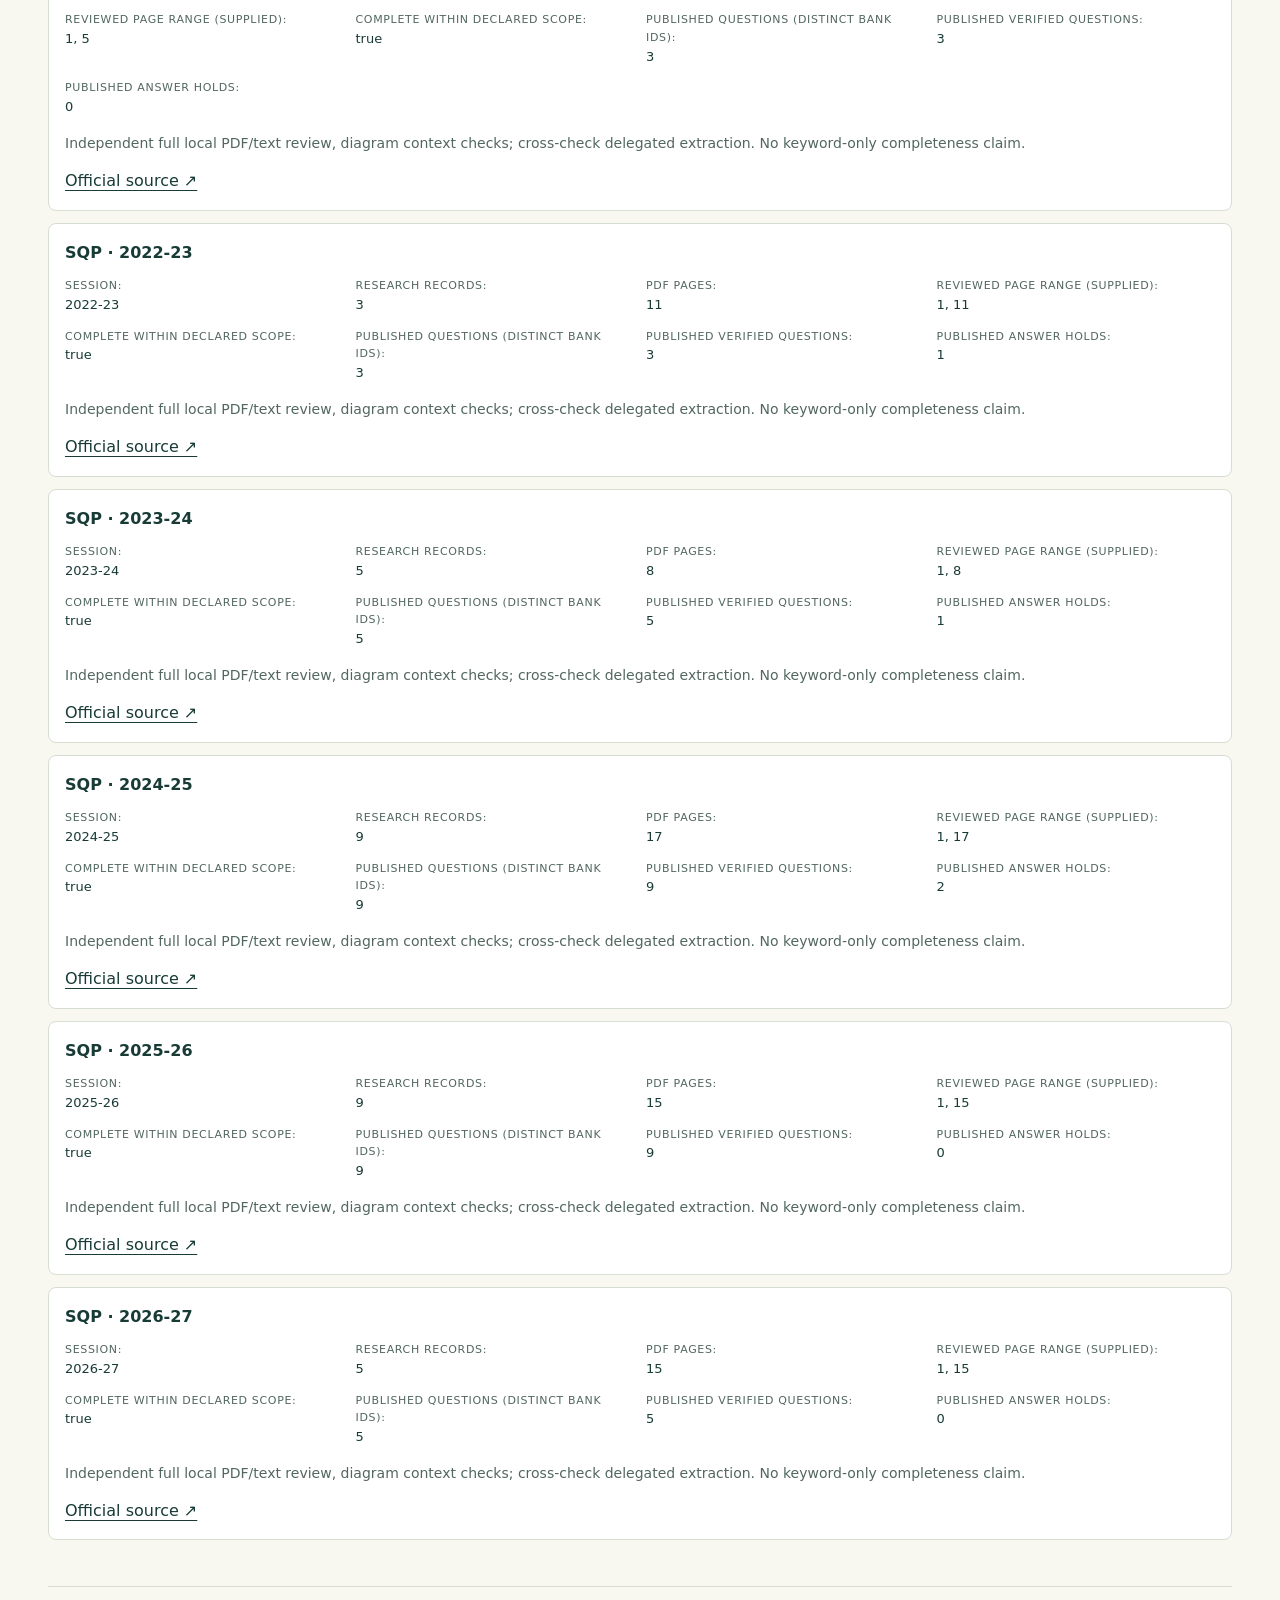
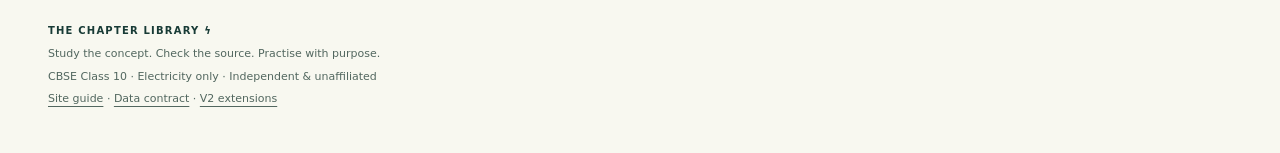
==== commit c6105b4b: "Add four audited 39-question competency papers and separate PYQ/SQP masters" ====
--- a/site/index.html
+++ b/site/index.html
@@ -12,16 +12,19 @@
 </head>
 <body>
 <a class="skip" href="#main">Skip to content</a>
-<header class="site-header"><a class="brand" href="#library"><span class="brand-icon" aria-hidden="true">ϟ</span><span>THE CHAPTER LIBRARY<small>Independent learning resources</small></span></a><nav aria-label="Main"><a href="#library">Library</a><a href="#bank">Question bank</a><a href="#coverage">Coverage & sources</a></nav></header>
+<header class="site-header"><a class="brand" href="#library"><span class="brand-icon" aria-hidden="true">ϟ</span><span>THE CHAPTER LIBRARY<small>Independent learning resources</small></span></a><nav aria-label="Main"><a href="#collections">Collections</a><a href="#library">Practice & notes</a><a href="#bank">Question bank</a><a href="#coverage">Coverage & sources</a></nav></header>
 <main id="main">
-<section class="hero" aria-labelledby="hero-title"><div><p class="eyebrow">SCIENCE / CBSE CLASS 10 / ONE CHAPTER, IN DEPTH</p><h1 id="hero-title">Electricity.<br><span>Understand it.<br>Then practise it.</span></h1><p class="hero-intro" id="intro">Evidence-led revision, one chapter at a time.</p><div class="hero-actions"><a class="button primary" href="#library">Explore the library <span aria-hidden="true">↗</span></a><a class="text-link" href="#coverage">See what’s covered ↓</a></div><p class="hero-foot">Official source questions. Clearly labelled original practice.<br>No affiliation with CBSE. No exam predictions guaranteed.</p></div><aside class="study-map" aria-label="Planned study collection"><div class="map-top"><span class="eyebrow">YOUR REVISION TOOLKIT</span><span class="pill">Electricity only</span></div><div class="target-row"><strong>15</strong><div>Official compilations<small>Selected PYQs & sample-paper questions</small></div></div><div class="target-row"><strong>04</strong><div>Original practice papers<small>Prediction-style practice, not a guarantee</small></div></div><div class="target-row"><strong>02</strong><div>Notes & guidance<small>Concepts, methods and revision strategy</small></div></div><div class="map-bottom"><span class="status-dot" aria-hidden="true"></span><span id="inventory-summary">Loading publication status…</span></div><p class="small">Planned collection: 21 documents. Published counts below reflect the actual content, not this target.</p></aside></section>
+<section class="hero" aria-labelledby="hero-title"><div><p class="eyebrow">SCIENCE / CBSE CLASS 10</p><h1 id="hero-title">Electricity.<span> Study from the source.</span></h1><p id="intro" class="hero-intro">Evidence-led revision, one chapter at a time.</p><div class="hero-actions"><a class="button primary" href="#bank">Browse PYQs & SQPs ↓</a><a class="button secondary" href="#collections">Chapter collections ↓</a></div><p class="hero-foot">Independent & unaffiliated with CBSE. Original practice is not an exam prediction guarantee.</p></div><aside class="study-map" aria-label="Publication status"><p class="eyebrow">IN THIS LIBRARY</p><p id="inventory-summary" role="status">Loading publication status…</p><p class="small">Counts describe published content, not exhaustive historical coverage. <a href="#coverage">Check coverage & holds ↓</a></p></aside></section>
 <div id="load-status" role="status" class="notice">Loading the study library…</div>
-<section id="library" class="section" aria-labelledby="library-title"><div class="section-heading"><div><p class="eyebrow">01 / THE LIBRARY</p><h2 id="library-title">Choose your next step.</h2><p>Preview a document, print a study copy, or download a PDF when available.</p></div><button id="print-all" class="button secondary" disabled>Print all ready documents</button></div><div class="tabs" role="tablist" aria-label="Library categories"><button role="tab" id="tab-official" aria-selected="true" aria-controls="library-panel" data-kind="official">Official papers <span id="count-official">0</span></button><button role="tab" id="tab-practice" aria-selected="false" aria-controls="library-panel" tabindex="-1" data-kind="practice">Original practice <span id="count-practice">0</span></button><button role="tab" id="tab-notes" aria-selected="false" aria-controls="library-panel" tabindex="-1" data-kind="notes">Notes & guidance <span id="count-notes">0</span></button><button role="tab" id="tab-sources" aria-selected="false" aria-controls="library-panel" tabindex="-1" data-kind="sources">Sources</button></div><div role="tabpanel" id="library-panel" aria-labelledby="tab-official" tabindex="0"></div></section>
-<section id="reader" class="section reader" aria-labelledby="reader-title" hidden><div class="section-heading"><div><p class="eyebrow">DOCUMENT PREVIEW</p><h2 id="reader-title" tabindex="-1">Document</h2></div><button id="close-reader" class="button secondary">Close preview</button></div><div id="reader-actions" class="reader-actions"></div><div id="reader-body"></div></section>
-<section id="bank" class="section bank" aria-labelledby="bank-title"><div class="section-heading"><div><p class="eyebrow">02 / FOCUSED PRACTICE</p><h2 id="bank-title">Find the question you need.</h2><p>Search wording, topics, source sessions and question numbers. Evidence-only questions may have limited searchable text.</p></div></div><form class="filters" id="search-form" role="search"><label class="search-field">Search questions<input id="search" type="search" placeholder="Try resistance, power, or a session…" autocomplete="off"></label><label>Topic<select id="topic"><option value="">All topics</option></select></label><label>Origin<select id="origin"><option value="">All questions</option><option value="official">Official PYQ / SQP</option><option value="original">Original practice</option></select></label><label>Marks<select id="marks"><option value="">All marks</option></select></label><button class="button secondary" type="reset">Reset</button></form><p id="results-status" role="status" aria-live="polite" class="small"></p><div id="question-results"></div><button id="more-results" class="button secondary" hidden>Show more questions</button></section>
-<section id="coverage" class="section coverage" aria-labelledby="coverage-title"><div><p class="eyebrow">03 / TRANSPARENCY FIRST</p><h2 id="coverage-title">Know what you’re studying.</h2><p id="coverage-summary"></p><div id="coverage-counts" class="coverage-counts"></div><p id="updated" class="small"></p></div><div><h3>Chapter coverage</h3><ul id="topic-coverage" class="coverage-list"></ul><details><summary>Scope, evidence & limitations</summary><ul id="limitations"></ul><p>This is an independent study resource, not an official CBSE publication or a complete archive. Official compilations select Electricity questions from source papers; they are not full Science papers. Original practice is not an assurance of future exam questions.</p><p>Source images preserve original diagrams and mathematical typography. Any transcription is supplementary. Verification labels describe editorial checks, not CBSE endorsement.</p></details></div></section>
+<section id="bank" class="section bank" aria-labelledby="bank-title"><div class="section-heading"><div><p class="eyebrow">02 / FOCUSED PRACTICE</p><h2 id="bank-title">Find the question you need.</h2><p>Search wording, topics, source sessions and question numbers. Evidence-only questions may have limited searchable text.</p></div></div><div class="tabs bank-tabs" role="tablist" aria-label="Question banks"><button role="tab" id="bank-tab-pyq" data-bank="PYQ" aria-selected="true" aria-controls="bank-panel">PYQ · Board exams</button><button role="tab" id="bank-tab-sqp" data-bank="SQP" aria-selected="false" aria-controls="bank-panel" tabindex="-1">SQP · Sample papers</button><button role="tab" id="bank-tab-original" data-bank="original" aria-selected="false" aria-controls="bank-panel" tabindex="-1">Original practice</button><button role="tab" id="bank-tab-all" data-bank="all" aria-selected="false" aria-controls="bank-panel" tabindex="-1">All questions</button></div><div id="bank-panel" role="tabpanel" aria-labelledby="bank-tab-pyq"><form class="filters" id="search-form" role="search"><label class="search-field">Search questions<input id="search" type="search" placeholder="Try resistance, power, or a session…" autocomplete="off"></label><label>Topic<select id="topic"><option value="">All topics</option></select></label><label>Year / session<select id="year"><option value="">All years / sessions</option></select></label><label>Exact session<select id="session"><option value="">All sessions</option></select></label><label>Paper / set code<select id="paper-code"><option value="">All sets</option></select></label><label>Marks<select id="marks"><option value="">All marks</option></select></label><button class="button secondary" type="reset">Reset</button></form><p id="results-status" role="status" aria-live="polite" class="small"></p><div id="question-results"></div><button id="more-results" class="button secondary" hidden>Show more questions</button></div></section>
+<section id="collections" class="section" aria-labelledby="collections-title"><div class="section-heading"><div><p class="eyebrow">CHAPTER QUESTION BANKS</p><h2 id="collections-title">Large chapter collections</h2><p>Master banks and year/session volumes, separate from mixed editorial compilations. A master label describes organization, not exhaustive source coverage.</p></div></div><label class="collection-filter">Collection type<select id="collection-type"><option value="pyq">PYQ only</option><option value="sqp">SQP only</option><option value="mixed">Mixed PYQ + SQP</option><option value="all">All collection types</option></select></label><div id="collections-panel" aria-live="polite"></div></section>
+<section id="library" class="section" aria-labelledby="library-title"><div class="section-heading"><div><p class="eyebrow">01 / THE LIBRARY</p><h2 id="library-title">Choose your next step.</h2><p>Preview a document, print a study copy, or download a PDF when available.</p></div><button id="print-all" class="button secondary" disabled>Print all ready documents</button></div><div class="tabs" role="tablist" aria-label="Library categories"><button role="tab" id="tab-official" aria-selected="true" aria-controls="library-panel" data-kind="official">Compilations <span id="count-official">0</span></button><button role="tab" id="tab-practice" aria-selected="false" aria-controls="library-panel" tabindex="-1" data-kind="practice">Original practice <span id="count-practice">0</span></button><button role="tab" id="tab-notes" aria-selected="false" aria-controls="library-panel" tabindex="-1" data-kind="notes">Notes & guidance <span id="count-notes">0</span></button><button role="tab" id="tab-sources" aria-selected="false" aria-controls="library-panel" tabindex="-1" data-kind="sources">Sources</button></div><div role="tabpanel" id="library-panel" aria-labelledby="tab-official" tabindex="0"></div></section>
+<section id="reader" class="section reader" aria-labelledby="reader-title" hidden><div class="section-heading"><div><p class="eyebrow">DOCUMENT PREVIEW</p><h2 id="reader-title" tabindex="-1">Document</h2></div><button id="close-reader" class="button secondary">Close preview</button></div><div id="reader-actions" class="reader-actions"></div><div id="pdf-preview"></div><div id="reader-pagination"></div><div id="reader-body"></div></section>
+
+<section id="coverage" class="section coverage" aria-labelledby="coverage-title"><div><p class="eyebrow">03 / TRANSPARENCY FIRST</p><h2 id="coverage-title">Know what you’re studying.</h2><p id="coverage-summary"></p><div id="coverage-counts" class="coverage-counts"></div><p id="updated" class="small"></p></div><div><h3>Chapter coverage</h3><ul id="topic-coverage" class="coverage-list"></ul><details><summary>Scope, evidence & limitations</summary><ul id="limitations"></ul><p>This is an independent study resource, not an official CBSE publication or a complete archive. Official compilations select Electricity questions from source papers; they are not full Science papers. Original practice is not an assurance of future exam questions.</p><p>Source images preserve original diagrams and mathematical typography. Any transcription is supplementary. Verification labels describe editorial checks, not CBSE endorsement.</p></details></div><div id="source-coverage" class="source-coverage"></div></section>
 </main>
-<footer><span class="brand-word">THE CHAPTER LIBRARY <span aria-hidden="true">ϟ</span></span><p>Study the concept. Check the source. Practise with purpose.</p><p>CBSE Class 10 · Electricity only · Independent & unaffiliated</p><a href="README.md">Site guide</a> · <a href="CONTRACT.md">Data contract</a></footer>
+<footer><span class="brand-word">THE CHAPTER LIBRARY <span aria-hidden="true">ϟ</span></span><p>Study the concept. Check the source. Practise with purpose.</p><p>CBSE Class 10 · Electricity only · Independent & unaffiliated</p><a href="README.md">Site guide</a> · <a href="CONTRACT.md">Data contract</a> · <a href="V2_CONTRACT.md">V2 extensions</a></footer>
+<dialog id="image-dialog" aria-labelledby="zoom-title"><div class="zoom-toolbar"><h2 id="zoom-title">Original evidence</h2><button id="zoom-close" class="button primary" type="button" autofocus>Close · Esc</button><button id="zoom-fit" class="button secondary" type="button">Fit</button><button id="zoom-actual" class="button secondary" type="button">100%</button><button id="zoom-out" class="button secondary" type="button" aria-label="Zoom out">−</button><button id="zoom-in" class="button secondary" type="button" aria-label="Zoom in">+</button><output id="zoom-status" aria-live="polite"></output><a id="zoom-original" target="_blank" rel="noopener noreferrer">Open original ↗</a></div><div id="zoom-viewport" tabindex="0" aria-label="Scrollable original image"><img id="zoom-image" alt=""></div></dialog>
 <div id="print-output" aria-hidden="true"></div>
 <noscript><div class="notice">JavaScript is required to load the document library and search. Read the <a href="data/content.json">content data</a> or enable JavaScript. No external runtime services are used.</div></noscript>
 </body></html>
--- a/site/styles.css
+++ b/site/styles.css
@@ -3,3 +3,9 @@
 @media(max-width:700px){.site-header,main,footer{padding-inline:20px}.site-header{height:auto;min-height:100px;align-items:flex-start;flex-direction:column;padding-block:20px;gap:18px}nav{width:100%;justify-content:space-between;gap:12px;font-size:12px}.hero{grid-template-columns:1fr;padding-top:42px;gap:30px}.hero h1{font-size:52px}.hero-intro{font-size:16px}.hero-actions{gap:20px}.study-map{padding:22px}.map-top{flex-wrap:nowrap}.section{padding-block:38px}.section-heading{align-items:flex-start;flex-direction:column;gap:16px}.section h2{font-size:28px}.cards{grid-template-columns:1fr}.tabs{gap:0;margin-inline:-4px}.tabs button{padding-inline:12px}.coverage{grid-template-columns:1fr;gap:25px}.filters{grid-template-columns:1fr 1fr;padding:16px}.search-field{grid-column:1/-1}.filters .button{width:100%}.reader{padding:20px;margin-inline:-8px}.source-grid{grid-template-columns:repeat(2,minmax(0,1fr))}.empty{padding:28px 20px}.coverage-counts{gap:18px}.card{padding:22px}}
 @media(prefers-reduced-motion:reduce){html{scroll-behavior:auto}*{transition:none!important}}
 @media print{@page{size:A4;margin:15mm}body{background:white;color:#111;font-family:Arial,sans-serif;font-size:10pt;line-height:1.45}body>*:not(#print-output){display:none!important}#print-output{display:block!important}#print-output .print-document{break-before:page}#print-output .print-document:first-child{break-before:auto}#print-output h1{font-size:22pt;line-height:1.2}#print-output h2{font-size:17pt}#print-output h3{font-size:12pt}#print-output details{border:0;padding:0;background:white}#print-output summary{display:none}#print-output details>*:not(summary){display:block!important}#print-output .question,#print-output .source-entry{break-inside:auto}#print-output .question-top,#print-output h2,#print-output h3,#print-output h4{break-after:avoid}#print-output figure{break-inside:avoid}#print-output img{max-height:230mm;max-width:100%;width:auto;object-fit:contain}#print-output .source-links{display:block}#print-output a{overflow-wrap:anywhere;text-decoration:none}#print-output .source-links a::after{content:" (" attr(href) ")";font-size:8pt}#print-output .source-links a{display:block}#print-output .warning{background:none;border-color:#777}#print-output .doc-header{margin-bottom:15px}#print-output .question{padding:14px 0}#print-output .small{font-size:8pt}}
+/* V2: compact entry, separate banks, and evidence-first readers. */
+.hero{grid-template-columns:minmax(0,2fr) minmax(220px,1fr);padding:30px 0;gap:28px}.hero h1{font-size:clamp(32px,4vw,48px);margin-bottom:14px;letter-spacing:-.04em}.hero h1 span{display:block;font-size:.62em;letter-spacing:-.02em;margin-top:8px}.hero .eyebrow{margin-bottom:12px}.hero-intro{max-width:680px;font-size:15px}.hero-actions{margin:18px 0;gap:12px}.hero-foot{margin-bottom:0}.study-map{padding:22px}.study-map #inventory-summary{font-size:22px;line-height:1.3;font-weight:650;margin:8px 0}.study-map>.small{font-size:12px}.section{padding-block:34px}.section-heading{margin-bottom:20px}.collection-filter{display:block;max-width:320px;font-size:13px;font-weight:650}.collection-filter select,.pagination select{display:block;width:100%;font:inherit;color:var(--ink);background:white;border:1px solid #bccbb8;border-radius:6px;min-height:44px;padding:8px}.collection-label{font-weight:750;color:var(--ink)!important}.filters{grid-template-columns:repeat(3,minmax(0,1fr))}.filters .search-field{grid-column:span 2}.bank-tabs{flex-wrap:wrap;overflow:visible}.bank-tabs button{white-space:normal;flex:1 1 180px;min-height:48px;background:#edf1e5}.bank-tabs button[aria-selected=true]{background:var(--ink);color:white}.bank-item summary{font-size:14px;overflow-wrap:anywhere}.question-identity{overflow-wrap:anywhere}.reader{padding:24px}.reader .question{font-size:16px}.reader .doc-header h2{font-size:26px}.image-zoom{display:block;width:100%;padding:0;border:0;background:white;cursor:zoom-in;text-align:left;border-radius:4px}.evidence img{width:100%;max-width:100%;height:auto}.evidence figcaption{font-size:12px}.pagination{display:flex;flex-wrap:wrap;align-items:center;gap:12px;margin:18px 0}.pagination label{font-size:12px;min-width:110px}.pagination .small{flex-basis:100%}.source-coverage{grid-column:1/-1;min-width:0}.coverage-record{border:1px solid var(--line);border-radius:8px;padding:16px;margin:12px 0;background:white;overflow-wrap:anywhere}.coverage-record h4{margin:0}.source-coverage .source-grid{grid-template-columns:repeat(4,minmax(0,1fr))}.source-coverage .source-grid dd{font-size:13px}.source-coverage .source-grid dt{font-size:11px}.coverage-counts{flex-wrap:wrap}.coverage>div,.hero>div{min-width:0}#pdf-preview iframe{display:block;width:100%;height:72vh;min-height:320px;border:1px solid var(--line);margin-bottom:20px}#image-dialog{width:100vw;height:100vh;height:100dvh;max-width:none;max-height:none;margin:0;border:0;padding:0;background:#edf1e5;color:var(--ink)}#image-dialog[open]{display:flex;flex-direction:column}#image-dialog::backdrop{background:#122c28dc}.zoom-toolbar{display:flex;flex-shrink:0;flex-wrap:wrap;align-items:center;gap:8px;padding:12px 16px;border-bottom:1px solid var(--line);background:var(--paper)}.zoom-toolbar h2{font-size:15px;margin:0;flex:1 1 65%;overflow-wrap:anywhere}.zoom-toolbar .button{padding:8px 14px;min-height:44px}.zoom-toolbar a,.zoom-toolbar output{font-size:13px}.zoom-toolbar output{min-width:80px}#zoom-viewport{flex:1;min-height:0;overflow:auto;overscroll-behavior:contain;padding:12px}#zoom-image{display:block;max-width:none;height:auto;margin:auto;background:white}.zoom-open{overflow:hidden}
+@media(max-width:700px){.site-header{min-height:0;padding-block:16px;gap:14px}.site-header nav{flex-wrap:wrap;justify-content:flex-start;gap:12px 20px}.hero{grid-template-columns:1fr;gap:16px;padding:24px 0}.hero h1{font-size:38px}.study-map{padding:14px 18px}.study-map .eyebrow{margin-bottom:4px}.study-map #inventory-summary{font-size:18px}.study-map>.small{margin-top:6px}.hero-actions .button{flex:1 1 140px}.section h2{font-size:26px}.filters{grid-template-columns:repeat(2,minmax(0,1fr));padding:12px}.filters input,.filters select{font-size:16px;padding:8px}.filters .search-field{grid-column:1/-1}.bank-tabs button{flex-basis:45%;padding:12px 8px}.reader{padding:16px;margin-inline:-8px}.reader-actions{gap:12px}.reader-actions .button{flex:1 1 140px}.source-coverage .source-grid{grid-template-columns:repeat(2,minmax(0,1fr))}.zoom-toolbar{padding:10px}.zoom-toolbar h2{flex-basis:60%}.zoom-toolbar a{flex-basis:100%}.pagination .button{padding-inline:10px}.card .button{min-height:44px}}
+@media print{#print-output .image-zoom{width:auto}#print-output .evidence img{width:auto;max-width:100%}}
+
+.special39-group{border:2px solid var(--ink);border-radius:12px;padding:20px;margin:20px 0 28px;background:#edf1e5}.special39-group>h3{font-size:24px;margin:8px 0}.special39-group>.eyebrow{margin:0}@media(max-width:700px){.special39-group{padding:12px}.special39-group>h3{font-size:22px}}
